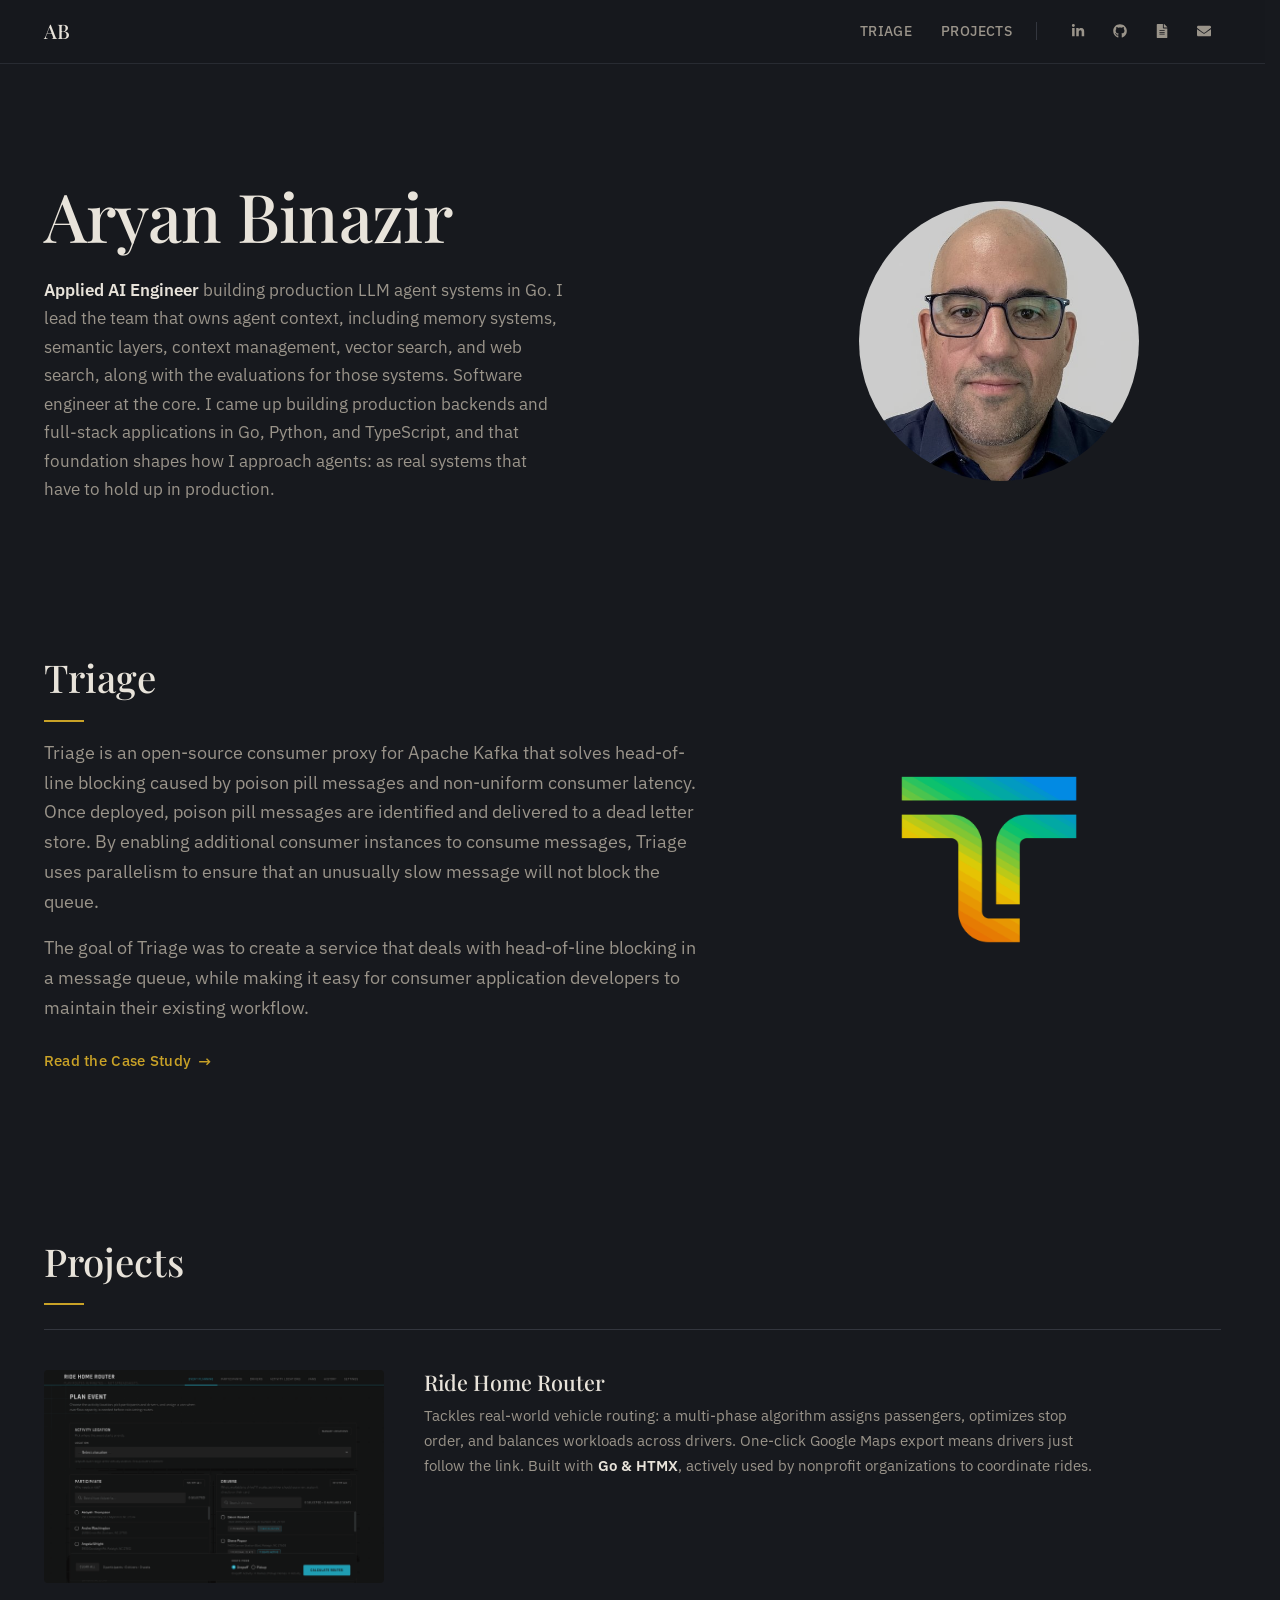
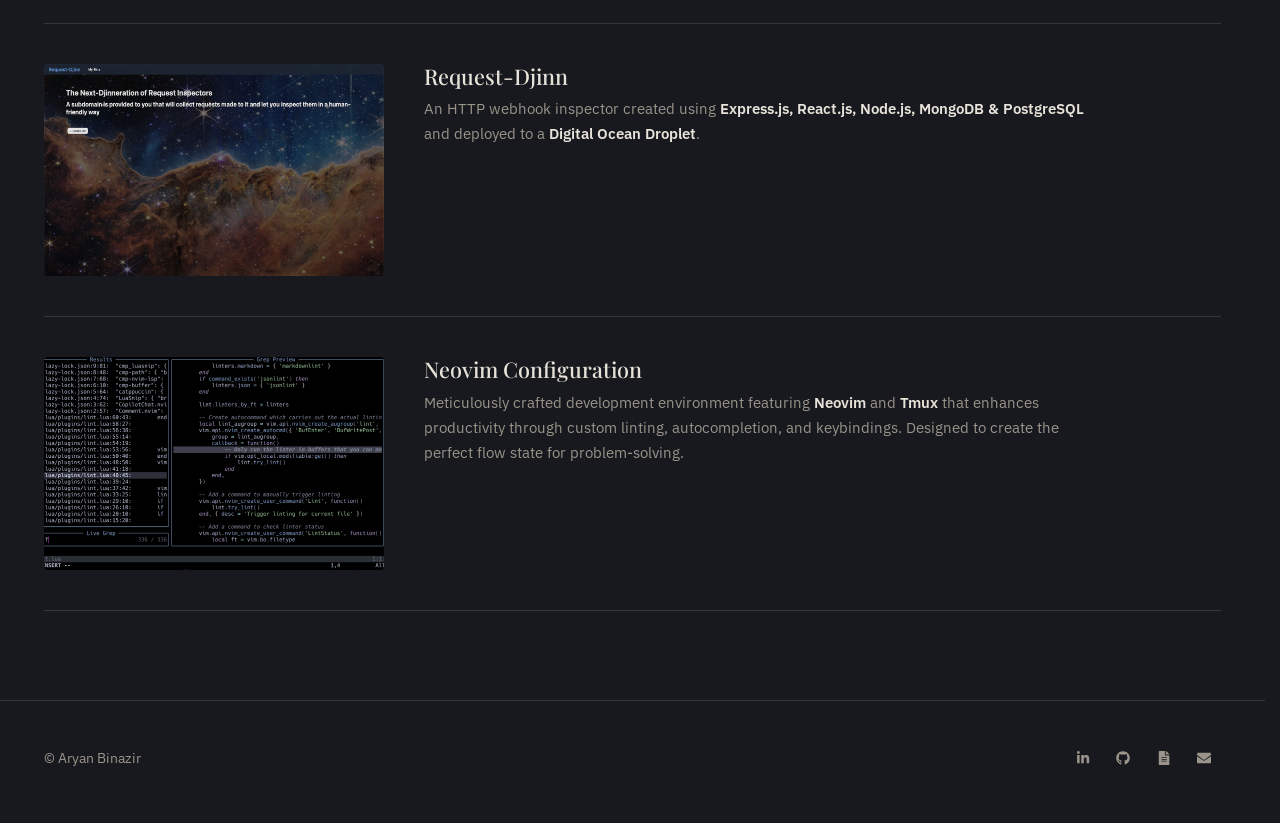
==== index.html @ 9f6f3588 "chore(no-ticket): Update homepage intro Co-Authored-By: Claude Opus 5.5 <noreply@anthropic.com>" ====
<!DOCTYPE html>
<html lang="en">
  <head>
    <title>Aryan Binazir</title>
    <meta charset="utf-8" />
    <meta name="viewport" content="width=device-width, initial-scale=1" />
    <link rel="icon" type="image/x-icon" href="images/Favicon.ico" />
    <link rel="icon" type="image/svg+xml" href="images/favicon.svg" />
    <link rel="preconnect" href="https://fonts.googleapis.com" />
    <link rel="preconnect" href="https://fonts.gstatic.com" crossorigin />
    <link
      href="https://fonts.googleapis.com/css2?family=Playfair+Display:ital,wght@0,400;0,500;0,600;1,400&family=IBM+Plex+Sans:wght@300;400;500;600&display=swap"
      rel="stylesheet"
    />
    <style>
      /* ═══════════════════════════════════════════
         Night Study
         Dark, literary: charcoal background, brass accent
         Playfair Display headings, IBM Plex Sans body
         Full-width desktop layout (1400px container)
         ═══════════════════════════════════════════ */

      :root {
        --bg:        #17191E;
        --bg-alt:    #1E2127;
        --ink:       #E8E3DA;
        --muted:     #9A948A;
        --accent:    #C9A227;
        --accent-hover: #E4C34E;
        --divider:   #33363E;
        --divider-light: #282B32;
        --scroll-offset: 72px;
      }

      *, *::before, *::after { box-sizing: border-box; margin: 0; padding: 0; }

      html {
        font-size: 100%;
        scroll-behavior: smooth;
        scrollbar-gutter: stable;
      }

      body {
        min-height: 100vh;
        font-family: 'IBM Plex Sans', sans-serif;
        font-weight: 400;
        color: var(--ink);
        background: var(--bg);
        line-height: 1.7;
        font-size: 1.1rem;
        -webkit-font-smoothing: antialiased;
        -moz-osx-font-smoothing: grayscale;
      }

      section[id] { scroll-margin-top: var(--scroll-offset); }
      img { max-width: 100%; display: block; }
      a { color: inherit; text-decoration: none; }
      ul { list-style: none; }

      .page {
        position: relative;
        z-index: 1;
      }

      .container {
        width: min(1400px, 92vw);
        margin: 0 auto;
      }

      /* ── Section Divider: dot with hairlines ── */
      .section-divider {
        display: flex;
        align-items: center;
        gap: 1.5rem;
        padding: 0 2rem;
        max-width: 400px;
        margin: 0 auto;
      }
      .section-divider::before,
      .section-divider::after {
        content: '';
        flex: 1;
        height: 1px;
        background: var(--divider);
      }
      .section-divider span {
        font-size: 1.4rem;
        color: var(--divider);
        line-height: 1;
      }

      /* ═════════════════ HEADER ═════════════════ */
      .site-header {
        position: sticky;
        top: 0;
        z-index: 10;
        background: rgba(23, 25, 30, 0.88);
        border-bottom: 1px solid var(--divider-light);
        backdrop-filter: blur(16px);
        -webkit-backdrop-filter: blur(16px);
      }
      .header-inner {
        display: flex;
        align-items: center;
        justify-content: space-between;
        padding: 0.9rem 0;
      }

      .header-brand {
        font-family: 'Playfair Display', serif;
        font-size: 1.25rem;
        font-weight: 500;
        color: var(--ink);
        letter-spacing: 0.01em;
        white-space: nowrap;
      }

      .header-right {
        display: flex;
        align-items: center;
        gap: 1.5rem;
      }

      .text-nav {
        display: flex;
        gap: 1.8rem;
      }
      .text-nav a {
        font-size: 0.85rem;
        font-weight: 500;
        color: var(--muted);
        letter-spacing: 0.03em;
        text-transform: uppercase;
        transition: color 0.25s;
      }
      .text-nav a:hover { color: var(--accent-hover); }
      .text-nav a.active { color: var(--accent); }

      .nav-divider {
        width: 1px;
        height: 18px;
        background: var(--divider);
      }

      .icon-nav {
        display: flex;
        align-items: center;
        gap: 0.5rem;
      }
      .icon-nav li { display: flex; }
      .icon-nav .icon {
        display: inline-flex;
        align-items: center;
        justify-content: center;
        width: 34px;
        height: 34px;
        border-radius: 50%;
        font-size: 0.88rem;
        color: var(--muted);
        transition: color 0.25s;
      }
      .icon-nav .icon:hover {
        color: var(--accent-hover);
      }
      .icon svg {
        width: 1em;
        height: 1em;
        fill: currentColor;
      }
      .icon-nav .label {
        position: absolute;
        width: 1px; height: 1px;
        padding: 0; margin: -1px;
        overflow: hidden;
        clip: rect(0,0,0,0);
        white-space: nowrap; border: 0;
      }

      /* ═════════════════ HERO ═════════════════ */
      .hero {
        padding: clamp(4rem, 9vw, 8rem) 0 clamp(3rem, 5vw, 5rem);
      }
      .hero-grid {
        display: grid;
        grid-template-columns: 1.2fr 0.8fr;
        gap: clamp(2rem, 5vw, 4rem);
        align-items: center;
      }
      .hero-copy {
        text-align: left;
      }
      .hero-title {
        font-family: 'Playfair Display', serif;
        font-size: clamp(2.8rem, 5.5vw, 4.2rem);
        font-weight: 500;
        line-height: 1.08;
        letter-spacing: -0.01em;
        color: var(--ink);
        margin-bottom: 1.5rem;
      }
      .lede {
        color: var(--muted);
        max-width: 52ch;
        font-size: 1.05rem;
      }
      .lede + .lede {
        margin-top: 1rem;
      }
      .role {
        font-weight: 600;
        color: var(--ink);
      }

      .portrait {
        display: flex;
        justify-content: center;
      }
      .portrait img {
        width: min(280px, 100%);
        height: auto;
        border-radius: 50%;
        filter: grayscale(15%) contrast(1.02);
      }

      /* ═════════════════ TEXT LINK BUTTONS ═════════════════ */
      .text-link {
        display: inline-flex;
        align-items: center;
        gap: 0.45rem;
        margin-top: 1.5rem;
        font-family: 'IBM Plex Sans', sans-serif;
        font-size: 0.92rem;
        font-weight: 500;
        color: var(--accent);
        letter-spacing: 0.02em;
        transition: color 0.25s, gap 0.25s;
      }
      .text-link:hover {
        color: var(--accent-hover);
        gap: 0.65rem;
      }
      .text-link .arrow {
        font-size: 1.1em;
        transition: transform 0.25s;
      }
      .text-link:hover .arrow {
        transform: translateX(2px);
      }

      /* ═════════════════ SECTION HEADINGS ═════════════════ */
      .section-head h2 {
        font-family: 'Playfair Display', serif;
        font-size: clamp(1.8rem, 3vw, 2.4rem);
        font-weight: 500;
        letter-spacing: 0;
        color: var(--ink);
        margin-bottom: 1rem;
      }

      /* ═════════════════ TRIAGE ═════════════════ */
      .feature {
        padding: 0 0 clamp(3rem, 6vw, 5rem);
      }
      .feature-inner {
        display: grid;
        grid-template-columns: 1fr 0.7fr;
        gap: clamp(2rem, 4vw, 3.5rem);
        align-items: center;
      }
      .feature-copy p {
        color: var(--muted);
      }
      .feature-copy p + p {
        margin-top: 1rem;
      }
      .feature-media {
        display: flex;
        align-items: center;
        justify-content: center;
      }
      .feature-logo {
        width: min(260px, 90%);
        height: auto;
        opacity: 0.9;
      }

      /* ═════════════════ FINDINGS ═════════════════ */
      .findings-promo {
        padding: 0 0 clamp(3rem, 6vw, 5rem);
      }
      .findings-inner {
        max-width: 640px;
      }
      .findings-inner p {
        color: var(--muted);
      }
      .findings-sub {
        font-family: 'Playfair Display', serif;
        font-style: italic;
        font-size: 1.05rem;
        margin-top: 0.4rem;
        color: var(--muted);
        opacity: 0.8;
      }

      .findings-tags {
        display: flex;
        flex-wrap: wrap;
        align-items: center;
        gap: 0;
        margin-top: 1.2rem;
      }
      .findings-tag {
        font-size: 0.82rem;
        font-weight: 500;
        color: var(--accent);
        letter-spacing: 0.03em;
        text-transform: uppercase;
      }
      .tag-pipe {
        margin: 0 0.7rem;
        color: var(--divider);
        font-size: 0.9rem;
        user-select: none;
      }

      /* ═════════════════ PROJECTS ═════════════════ */
      .projects {
        padding: 0 0 clamp(4rem, 7vw, 6rem);
      }
      .projects-list {
        margin-top: 1.5rem;
        display: flex;
        flex-direction: column;
        gap: 0;
      }
      .project-item {
        display: grid;
        grid-template-columns: 240px 1fr;
        gap: 2.5rem;
        align-items: start;
        padding: 2.5rem 0;
        border-bottom: 1px solid var(--divider);
      }
      .project-item:first-child {
        border-top: 1px solid var(--divider);
      }
      .project-img {
        width: 100%;
        aspect-ratio: 16 / 10;
        object-fit: cover;
        border-radius: 4px;
        filter: grayscale(10%);
        transition: filter 0.3s;
      }
      .project-item:hover .project-img {
        filter: grayscale(0%);
      }
      .project-content h3 {
        font-family: 'Playfair Display', serif;
        font-size: 1.35rem;
        font-weight: 500;
        line-height: 1.2;
        margin-bottom: 0.4rem;
        color: var(--ink);
      }
      .project-content p {
        color: var(--muted);
        font-size: 0.95rem;
        line-height: 1.65;
      }
      .project-content i {
        font-style: normal;
        font-weight: 600;
        color: var(--ink);
      }

      /* ═════════════════ FOOTER ═════════════════ */
      .site-footer {
        border-top: 1px solid var(--divider);
        padding: 2.5rem 0 3rem;
      }
      .footer-inner {
        display: flex;
        align-items: center;
        justify-content: space-between;
        gap: 1.5rem;
        flex-wrap: wrap;
      }
      .footer-meta {
        color: var(--muted);
        font-size: 0.88rem;
      }
      .footer-icons {
        display: flex;
        align-items: center;
        gap: 0.4rem;
      }
      .footer-icons .icon {
        display: inline-flex;
        align-items: center;
        justify-content: center;
        width: 34px;
        height: 34px;
        border-radius: 50%;
        font-size: 0.88rem;
        color: var(--muted);
        transition: color 0.25s;
      }
      .footer-icons .icon:hover {
        color: var(--accent-hover);
      }

      /* ═════════════════ SCROLL REVEAL ═════════════════ */
      [data-reveal] {
        opacity: 0;
        transform: translateY(16px);
        transition: opacity 0.9s ease, transform 0.9s ease;
        transition-delay: var(--delay, 0s);
      }
      [data-reveal].is-visible {
        opacity: 1;
        transform: translateY(0);
      }

      /* ═════════════════ RESPONSIVE ═════════════════ */
      @media (max-width: 860px) {
        .hero-grid {
          grid-template-columns: 1fr;
          text-align: center;
        }
        .hero-copy { text-align: left; }
        .portrait { order: -1; justify-content: flex-start; }
        .portrait img { width: 180px; }
        .feature-inner { grid-template-columns: 1fr; }
        .feature-media { justify-content: flex-start; }
        .project-item {
          grid-template-columns: 1fr;
          gap: 1.1rem;
        }
        .header-inner { justify-content: center; }
        .header-brand { display: none; }
        .header-right { width: 100%; justify-content: center; }
      }

      @media (max-width: 600px) {
        .text-nav { gap: 1.2rem; }
        .text-nav a { font-size: 0.78rem; }
        .nav-divider { display: none; }
        .site-header { position: static; }
        .header-right { flex-wrap: wrap; justify-content: center; gap: 0.6rem; }
        .footer-inner { justify-content: center; text-align: center; flex-direction: column; }
        .findings-tags { justify-content: flex-start; }
      }

      @media (prefers-reduced-motion: reduce) {
        html { scroll-behavior: auto; }
        [data-reveal] { opacity: 1; transform: none; transition: none; }
      }
    
      /* ── Night Study details ── */
      .section-head h2::after { content: ''; display: block; width: 2.5rem; height: 2px; background: var(--accent); margin-top: 0.6rem; }
      .portrait img { filter: grayscale(20%) brightness(0.95); }
      .project-img { filter: grayscale(20%) brightness(0.9); }
      .project-item:hover .project-img { filter: grayscale(0%) brightness(1); }
      @media (min-width: 1100px) {
        .project-item { grid-template-columns: 340px 1fr; }
        .project-content p { max-width: 75ch; }
      }
    
    </style>
  </head>
  <body class="site">
    <div class="page">
      <!-- ═════════════════ HEADER ═════════════════ -->
      <header class="site-header">
        <div class="container header-inner">
          <a href="index.html" class="header-brand">AB</a>

          <div class="header-right">
            <nav class="text-nav" aria-label="Main navigation">
              <a href="#triage">Triage</a>
              <!-- <a href="#findings">Findings</a> -->
              <a href="#projects">Projects</a>
            </nav>

            <span class="nav-divider"></span>

            <nav class="icon-nav" aria-label="Social links">
              <a target="_blank" rel="noopener noreferrer"
                href="https://www.linkedin.com/in/aryanbinazir/"
                class="icon" aria-label="LinkedIn" title="LinkedIn">
                <svg viewBox="0 0 448 512" aria-hidden="true"><path d="M100.28 448H7.4V148.9h92.88zM53.79 108.1C24.09 108.1 0 83.5 0 53.8a53.79 53.79 0 0 1 107.58 0c0 29.7-24.1 54.3-53.79 54.3zM447.9 448h-92.68V302.4c0-34.7-.7-79.2-48.29-79.2-48.29 0-55.69 37.7-55.69 76.7V448h-92.78V148.9h89.08v40.8h1.3c12.4-23.5 42.69-48.3 87.83-48.3 94 0 111.28 61.9 111.28 142.3V448z"/></svg>
                <span class="label">LinkedIn</span>
              </a>
              <a target="_blank" rel="noopener noreferrer"
                href="https://github.com/aryan-binazir"
                class="icon" aria-label="GitHub" title="GitHub">
                <svg viewBox="0 0 496 512" aria-hidden="true"><path d="M165.9 397.4c0 2-2.3 3.6-5.2 3.6-3.3.3-5.6-1.3-5.6-3.6 0-2 2.3-3.6 5.2-3.6 3-.3 5.6 1.3 5.6 3.6zm-31.1-4.5c-.7 2 1.3 4.3 4.3 4.9 2.6 1 5.6 0 6.2-2s-1.3-4.3-4.3-5.2c-2.6-.7-5.5.3-6.2 2.3zm44.2-1.7c-2.9.7-4.9 2.6-4.6 4.9.3 2 2.9 3.3 5.9 2.6 2.9-.7 4.9-2.6 4.6-4.6-.3-1.9-3-3.2-5.9-2.9zM244.8 8C106.1 8 0 113.3 0 252c0 110.9 69.8 205.8 169.5 239.2 12.8 2.3 17.3-5.6 17.3-12.1 0-6.2-.3-40.4-.3-61.4 0 0-70 15-84.7-29.8 0 0-11.4-29.1-27.8-36.6 0 0-22.9-15.7 1.6-15.4 0 0 24.9 2 38.6 25.8 21.9 38.6 58.6 27.5 72.9 20.9 2.3-16 8.8-27.1 16-33.7-55.9-6.2-112.8-14.9-112.8-110.5 0-27.5 7.6-41.3 23.6-58.9-2.6-6.5-11.1-33.3 2.6-67.9 20.9-6.5 69 27 69 27 20-5.6 41.5-8.5 62.8-8.5s42.8 2.9 62.8 8.5c0 0 48.1-33.6 69-27 13.7 34.7 5.2 61.4 2.6 67.9 16 17.7 25.8 31.5 25.8 58.9 0 96.5-58.9 104.2-114.8 110.5 9.2 7.9 17 22.9 17 46.4 0 33.7-.3 75.4-.3 83.6 0 6.5 4.6 14.4 17.3 12.1C428.2 457.8 496 362.9 496 252 496 113.3 383.5 8 244.8 8zM97.2 352.9c-1.3 1-1 3.3.7 5.2 1.6 1.6 3.9 2.3 5.2 1 1.3-1 1-3.3-.7-5.2-1.6-1.6-3.9-2.3-5.2-1zm-10.8-8.1c-.7 1.3.3 2.9 2.3 3.9 1.6 1 3.6.7 4.3-.7.7-1.3-.3-2.9-2.3-3.9-2-.6-3.6-.3-4.3.7zm32.4 35.6c-1.6 1.3-1 4.3 1.3 6.2 2.3 2.3 5.2 2.6 6.5 1 1.3-1.3.7-4.3-1.3-6.2-2.2-2.3-5.2-2.6-6.5-1zm-11.4-14.7c-1.6 1-1.6 3.6 0 5.9 1.6 2.3 4.3 3.3 5.6 2.3 1.6-1.3 1.6-3.9 0-6.2-1.4-2.3-4-3.3-5.6-2z"/></svg>
                <span class="label">GitHub</span>
              </a>
              <a target="_blank" rel="noopener noreferrer"
                href="/assets/Aryan-Binazir-Resume.pdf"
                class="icon" aria-label="Resume" title="Resume">
                <svg viewBox="0 0 384 512" aria-hidden="true"><path d="M224 136V0H24C10.7 0 0 10.7 0 24v464c0 13.3 10.7 24 24 24h336c13.3 0 24-10.7 24-24V160H248c-13.2 0-24-10.8-24-24zm64 236c0 6.6-5.4 12-12 12H108c-6.6 0-12-5.4-12-12v-8c0-6.6 5.4-12 12-12h168c6.6 0 12 5.4 12 12v8zm0-64c0 6.6-5.4 12-12 12H108c-6.6 0-12-5.4-12-12v-8c0-6.6 5.4-12 12-12h168c6.6 0 12 5.4 12 12v8zm0-72v8c0 6.6-5.4 12-12 12H108c-6.6 0-12-5.4-12-12v-8c0-6.6 5.4-12 12-12h168c6.6 0 12 5.4 12 12zm96-114.1v6.1H256V0h6.1c6.4 0 12.5 2.5 17 7l97.9 98c4.5 4.5 7 10.6 7 16.9z"/></svg>
                <span class="label">Resume</span>
              </a>
              <a href="mailto:abinazir@gmail.com"
                class="icon" aria-label="Email" title="Email">
                <svg viewBox="0 0 512 512" aria-hidden="true"><path d="M502.3 190.8c3.9-3.1 9.7-.2 9.7 4.7V400c0 26.5-21.5 48-48 48H48c-26.5 0-48-21.5-48-48V195.6c0-5 5.7-7.8 9.7-4.7 22.4 17.4 52.1 39.5 154.1 113.6 21.1 15.4 56.7 47.8 92.2 47.6 35.7.3 72-32.8 92.3-47.6 102-74.1 131.6-96.3 154-113.7zM256 320c23.2.4 56.6-29.2 73.4-41.4 132.7-96.3 142.8-104.7 173.4-128.7 5.8-4.5 9.2-11.5 9.2-18.9v-19c0-26.5-21.5-48-48-48H48C21.5 64 0 85.5 0 112v19c0 7.4 3.4 14.3 9.2 18.9 30.6 23.9 40.7 32.4 173.4 128.7 16.8 12.2 50.2 41.8 73.4 41.4z"/></svg>
                <span class="label">Email</span>
              </a>
            </nav>
          </div>
        </div>
      </header>

      <!-- ═════════════════ MAIN ═════════════════ -->
      <main id="top">
        <!-- ── HERO ── -->
        <section class="hero">
          <div class="container hero-grid">
            <div class="hero-copy">
              <h1 class="hero-title" data-reveal>Aryan Binazir</h1>
              <p class="lede" data-reveal style="--delay: 0.08s">
                <span class="role">Applied AI Engineer</span> building production LLM agent
                systems in Go. I lead the team that owns agent context, including memory
                systems, semantic layers, context management, vector search, and web search,
                along with the evaluations for those systems. Software engineer at the core.
                I came up building production backends and full-stack applications in Go,
                Python, and TypeScript, and that foundation shapes how I approach agents: as
                real systems that have to hold up in production.
              </p>
            </div>
            <figure class="portrait" data-reveal style="--delay: 0.2s">
              <img src="images/aryan-binazir.jpg" alt="Aryan Binazir" />
            </figure>
          </div>
        </section>

        <!-- ── TRIAGE ── -->
        <section id="triage" class="feature" style="padding-top: clamp(3rem, 6vw, 5rem);">
          <div class="container">
            <div class="feature-inner">
              <div class="feature-copy" data-reveal>
                <header class="section-head">
                  <h2>Triage</h2>
                </header>
                <p>
                  Triage is an open-source consumer proxy for Apache Kafka that
                  solves head-of-line blocking caused by poison pill messages and
                  non-uniform consumer latency. Once deployed, poison pill messages
                  are identified and delivered to a dead letter store. By enabling
                  additional consumer instances to consume messages, Triage uses
                  parallelism to ensure that an unusually slow message will not
                  block the queue.
                </p>
                <p>
                  The goal of Triage was to create a service that deals with
                  head-of-line blocking in a message queue, while making it easy for
                  consumer application developers to maintain their existing workflow.
                </p>
                <a target="_blank" rel="noopener noreferrer"
                  href="https://team-triage.github.io/case-study"
                  class="text-link">Read the Case Study <span class="arrow">&rarr;</span></a>
              </div>
              <div class="feature-media" data-reveal style="--delay: 0.1s">
                <img class="feature-logo" src="images/logo-color2.png" alt="Triage" loading="lazy" />
              </div>
            </div>
          </div>
        </section>

        <!-- ── FINDINGS (hidden for now) ── -->
        <!--
        <section id="findings" class="findings-promo" style="padding-top: clamp(3rem, 6vw, 5rem);">
          <div class="container">
            <div class="findings-inner" data-reveal>
              <header class="section-head">
                <h2>Findings</h2>
              </header>
              <p>
                Notes on building reliable software and applied AI systems.
              </p>
              <p class="findings-sub">
                Dispatches from the intersection of engineering and applied AI.
              </p>
              <div class="findings-tags" data-reveal style="--delay: 0.08s">
                <span class="findings-tag">Orchestration</span>
                <span class="tag-pipe">|</span>
                <span class="findings-tag">Applied AI</span>
                <span class="tag-pipe">|</span>
                <span class="findings-tag">Go</span>
                <span class="tag-pipe">|</span>
                <span class="findings-tag">Evals</span>
                <span class="tag-pipe">|</span>
                <span class="findings-tag">LLMs</span>
                <span class="tag-pipe">|</span>
                <span class="findings-tag">Python</span>
              </div>
              <a href="findings.html"
                class="text-link">Explore Findings <span class="arrow">&rarr;</span></a>
            </div>
          </div>
        </section>
        -->

        <!-- ── PROJECTS ── -->
        <section id="projects" class="projects" style="padding-top: clamp(3rem, 6vw, 5rem);">
          <div class="container">
            <header class="section-head" data-reveal>
              <h2>Projects</h2>
            </header>
            <div class="projects-list">
              <article class="project-item" data-reveal style="--delay: 0.05s">
                <img class="project-img" src="images/ride-home-router.png" alt="Ride Home Router" loading="lazy" />
                <div class="project-content">
                  <h3>Ride Home Router</h3>
                  <p>
                  Tackles real-world vehicle routing: a multi-phase algorithm
                  assigns passengers, optimizes stop order, and balances
                  workloads across drivers. One-click Google Maps export means
                  drivers just follow the link. Built with
                  <i>Go &amp; HTMX</i>, actively used by nonprofit organizations
                  to coordinate rides.
                  </p>
                </div>
              </article>
              <article class="project-item" data-reveal style="--delay: 0.12s">
                <img class="project-img" src="images/RequestDjinn.jpg" alt="Request-Djinn" loading="lazy" />
                <div class="project-content">
                  <h3>Request-Djinn</h3>
                  <p>
                  An HTTP webhook inspector created using
                  <i>Express.js, React.js, Node.js, MongoDB &amp; PostgreSQL</i> and
                  deployed to a <i>Digital Ocean Droplet</i>.
                  </p>
                </div>
              </article>
              <article class="project-item" data-reveal style="--delay: 0.19s">
                <img class="project-img" src="images/neovim-config.png" alt="Neovim Configuration" loading="lazy" />
                <div class="project-content">
                  <h3>Neovim Configuration</h3>
                  <p>
                  Meticulously crafted development environment featuring
                  <i>Neovim</i> and <i>Tmux</i> that enhances productivity through
                  custom linting, autocompletion, and keybindings. Designed to
                  create the perfect flow state for problem-solving.
                  </p>
                </div>
              </article>
            </div>
          </div>
        </section>
      </main>

      <!-- ═════════════════ FOOTER ═════════════════ -->
      <footer class="site-footer">
        <div class="container footer-inner">
          <span class="footer-meta">&copy; Aryan Binazir</span>
          <div class="footer-icons">
            <a target="_blank" rel="noopener noreferrer"
              href="https://www.linkedin.com/in/aryanbinazir/"
              class="icon" aria-label="LinkedIn" title="LinkedIn">
              <svg viewBox="0 0 448 512" aria-hidden="true"><path d="M100.28 448H7.4V148.9h92.88zM53.79 108.1C24.09 108.1 0 83.5 0 53.8a53.79 53.79 0 0 1 107.58 0c0 29.7-24.1 54.3-53.79 54.3zM447.9 448h-92.68V302.4c0-34.7-.7-79.2-48.29-79.2-48.29 0-55.69 37.7-55.69 76.7V448h-92.78V148.9h89.08v40.8h1.3c12.4-23.5 42.69-48.3 87.83-48.3 94 0 111.28 61.9 111.28 142.3V448z"/></svg>
            </a>
            <a target="_blank" rel="noopener noreferrer"
              href="https://github.com/aryan-binazir"
              class="icon" aria-label="GitHub" title="GitHub">
              <svg viewBox="0 0 496 512" aria-hidden="true"><path d="M165.9 397.4c0 2-2.3 3.6-5.2 3.6-3.3.3-5.6-1.3-5.6-3.6 0-2 2.3-3.6 5.2-3.6 3-.3 5.6 1.3 5.6 3.6zm-31.1-4.5c-.7 2 1.3 4.3 4.3 4.9 2.6 1 5.6 0 6.2-2s-1.3-4.3-4.3-5.2c-2.6-.7-5.5.3-6.2 2.3zm44.2-1.7c-2.9.7-4.9 2.6-4.6 4.9.3 2 2.9 3.3 5.9 2.6 2.9-.7 4.9-2.6 4.6-4.6-.3-1.9-3-3.2-5.9-2.9zM244.8 8C106.1 8 0 113.3 0 252c0 110.9 69.8 205.8 169.5 239.2 12.8 2.3 17.3-5.6 17.3-12.1 0-6.2-.3-40.4-.3-61.4 0 0-70 15-84.7-29.8 0 0-11.4-29.1-27.8-36.6 0 0-22.9-15.7 1.6-15.4 0 0 24.9 2 38.6 25.8 21.9 38.6 58.6 27.5 72.9 20.9 2.3-16 8.8-27.1 16-33.7-55.9-6.2-112.8-14.9-112.8-110.5 0-27.5 7.6-41.3 23.6-58.9-2.6-6.5-11.1-33.3 2.6-67.9 20.9-6.5 69 27 69 27 20-5.6 41.5-8.5 62.8-8.5s42.8 2.9 62.8 8.5c0 0 48.1-33.6 69-27 13.7 34.7 5.2 61.4 2.6 67.9 16 17.7 25.8 31.5 25.8 58.9 0 96.5-58.9 104.2-114.8 110.5 9.2 7.9 17 22.9 17 46.4 0 33.7-.3 75.4-.3 83.6 0 6.5 4.6 14.4 17.3 12.1C428.2 457.8 496 362.9 496 252 496 113.3 383.5 8 244.8 8zM97.2 352.9c-1.3 1-1 3.3.7 5.2 1.6 1.6 3.9 2.3 5.2 1 1.3-1 1-3.3-.7-5.2-1.6-1.6-3.9-2.3-5.2-1zm-10.8-8.1c-.7 1.3.3 2.9 2.3 3.9 1.6 1 3.6.7 4.3-.7.7-1.3-.3-2.9-2.3-3.9-2-.6-3.6-.3-4.3.7zm32.4 35.6c-1.6 1.3-1 4.3 1.3 6.2 2.3 2.3 5.2 2.6 6.5 1 1.3-1.3.7-4.3-1.3-6.2-2.2-2.3-5.2-2.6-6.5-1zm-11.4-14.7c-1.6 1-1.6 3.6 0 5.9 1.6 2.3 4.3 3.3 5.6 2.3 1.6-1.3 1.6-3.9 0-6.2-1.4-2.3-4-3.3-5.6-2z"/></svg>
            </a>
            <a target="_blank" rel="noopener noreferrer"
              href="/assets/Aryan-Binazir-Resume.pdf"
              class="icon" aria-label="Resume" title="Resume">
              <svg viewBox="0 0 384 512" aria-hidden="true"><path d="M224 136V0H24C10.7 0 0 10.7 0 24v464c0 13.3 10.7 24 24 24h336c13.3 0 24-10.7 24-24V160H248c-13.2 0-24-10.8-24-24zm64 236c0 6.6-5.4 12-12 12H108c-6.6 0-12-5.4-12-12v-8c0-6.6 5.4-12 12-12h168c6.6 0 12 5.4 12 12v8zm0-64c0 6.6-5.4 12-12 12H108c-6.6 0-12-5.4-12-12v-8c0-6.6 5.4-12 12-12h168c6.6 0 12 5.4 12 12v8zm0-72v8c0 6.6-5.4 12-12 12H108c-6.6 0-12-5.4-12-12v-8c0-6.6 5.4-12 12-12h168c6.6 0 12 5.4 12 12zm96-114.1v6.1H256V0h6.1c6.4 0 12.5 2.5 17 7l97.9 98c4.5 4.5 7 10.6 7 16.9z"/></svg>
            </a>
            <a href="mailto:abinazir@gmail.com"
              class="icon" aria-label="Email" title="Email">
              <svg viewBox="0 0 512 512" aria-hidden="true"><path d="M502.3 190.8c3.9-3.1 9.7-.2 9.7 4.7V400c0 26.5-21.5 48-48 48H48c-26.5 0-48-21.5-48-48V195.6c0-5 5.7-7.8 9.7-4.7 22.4 17.4 52.1 39.5 154.1 113.6 21.1 15.4 56.7 47.8 92.2 47.6 35.7.3 72-32.8 92.3-47.6 102-74.1 131.6-96.3 154-113.7zM256 320c23.2.4 56.6-29.2 73.4-41.4 132.7-96.3 142.8-104.7 173.4-128.7 5.8-4.5 9.2-11.5 9.2-18.9v-19c0-26.5-21.5-48-48-48H48C21.5 64 0 85.5 0 112v19c0 7.4 3.4 14.3 9.2 18.9 30.6 23.9 40.7 32.4 173.4 128.7 16.8 12.2 50.2 41.8 73.4 41.4z"/></svg>
            </a>
          </div>
        </div>
      </footer>
    </div>

    <script src="assets/js/reveal.js"></script>
    <script>
      (() => {
        const navLinks = document.querySelectorAll('.text-nav a[href^="#"]');
        if (!navLinks.length) return;

        const setActive = hash => {
          navLinks.forEach(link => {
            link.classList.toggle('active', link.getAttribute('href') === hash);
          });
        };

        const updateFromHash = () => {
          const { hash } = window.location;
          if (!hash) {
            navLinks.forEach(link => link.classList.remove('active'));
            return;
          }
          setActive(hash);
        };

        navLinks.forEach(link => {
          link.addEventListener('click', () => {
            setActive(link.getAttribute('href'));
          });
        });

        window.addEventListener('hashchange', updateFromHash);
        updateFromHash();
      })();
    </script>
  </body>
</html>
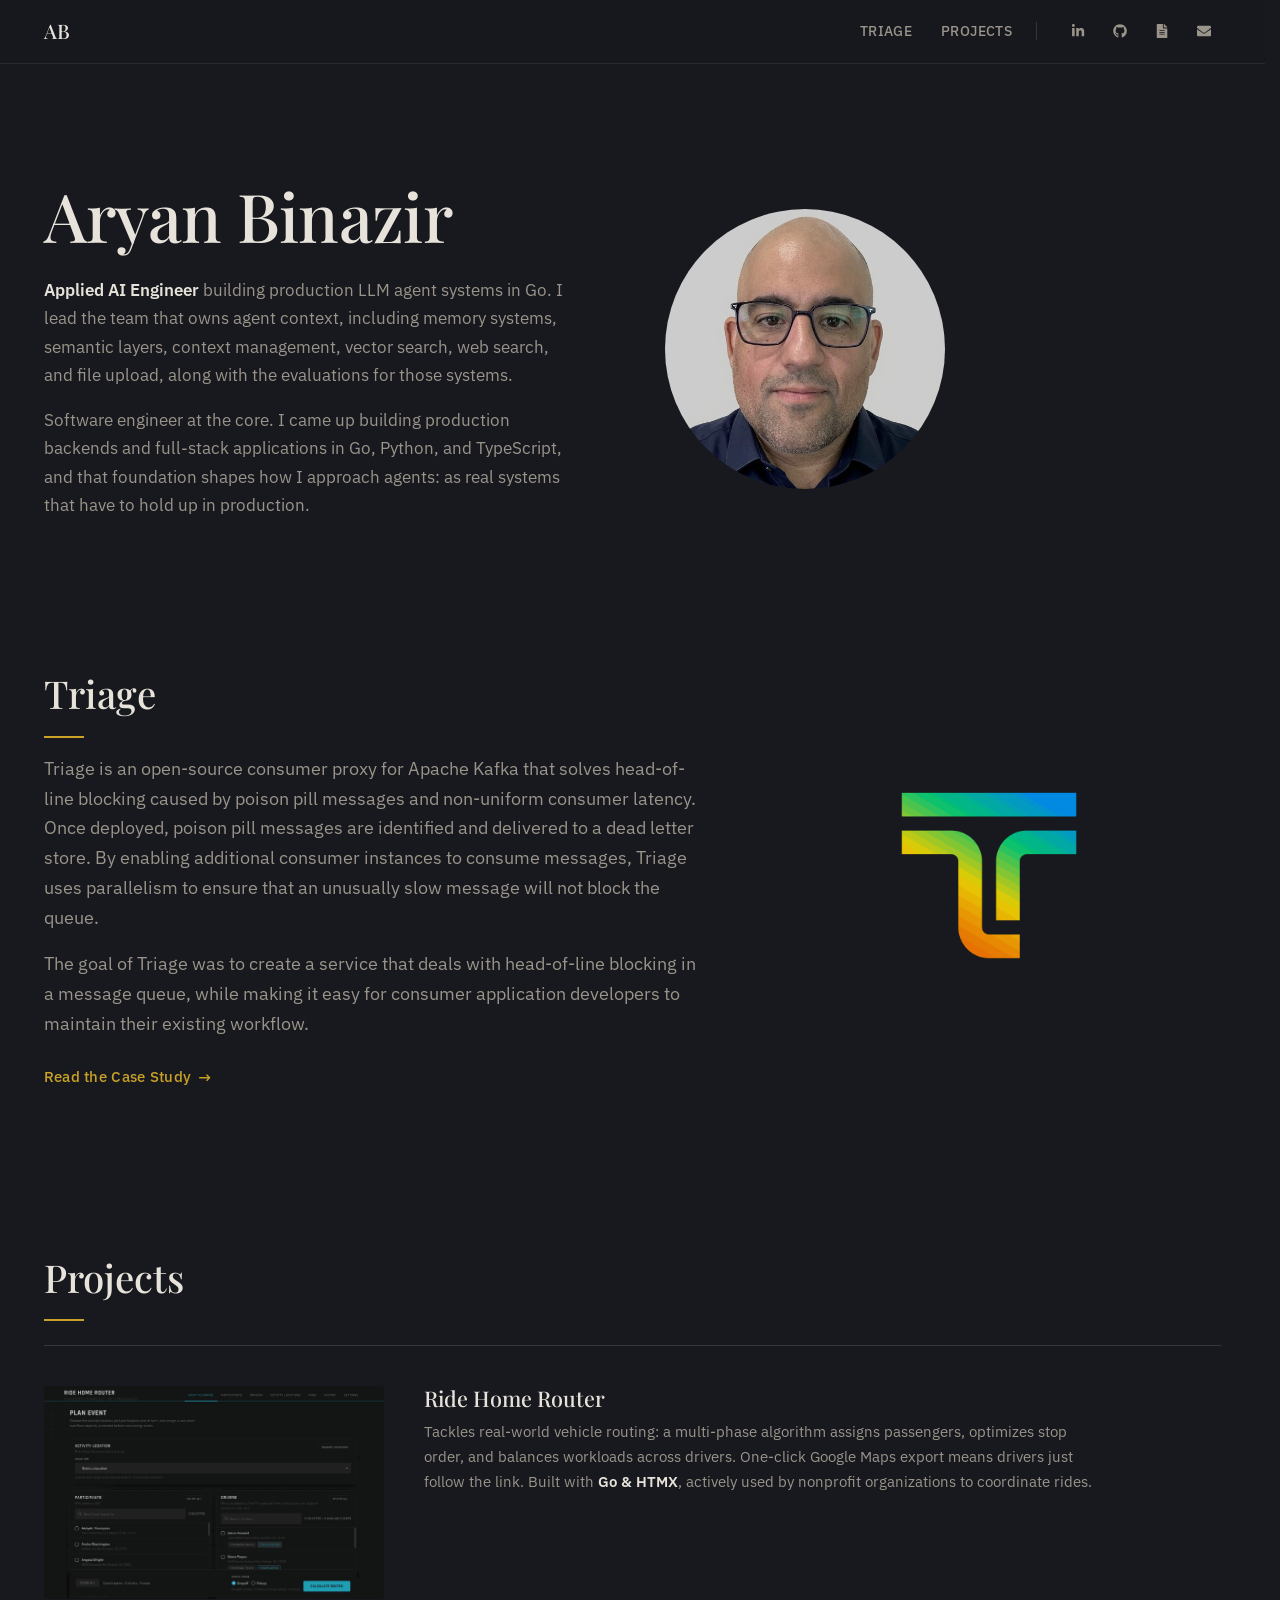
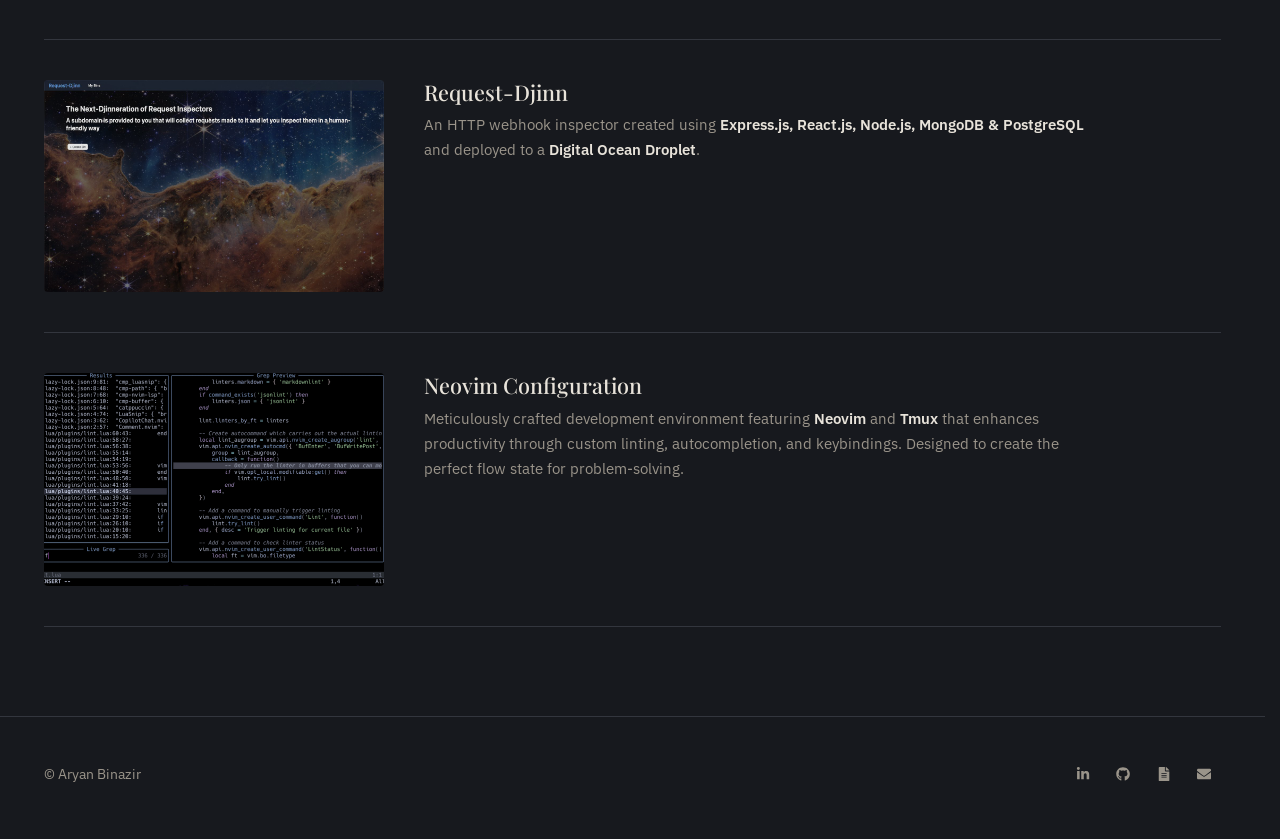
==== commit 6ee36fbe: "chore(no-ticket): Update homepage intro and tighten hero layout Co-Authored-By: Claude Opus 5.5 <nor" ====
--- a/index.html
+++ b/index.html
@@ -182,8 +182,9 @@
       }
       .hero-grid {
         display: grid;
-        grid-template-columns: 1.2fr 0.8fr;
-        gap: clamp(2rem, 5vw, 4rem);
+        grid-template-columns: minmax(0, 34rem) 280px;
+        justify-content: start;
+        gap: clamp(2rem, 6vw, 6rem);
         align-items: center;
       }
       .hero-copy {
@@ -525,11 +526,14 @@
               <p class="lede" data-reveal style="--delay: 0.08s">
                 <span class="role">Applied AI Engineer</span> building production LLM agent
                 systems in Go. I lead the team that owns agent context, including memory
-                systems, semantic layers, context management, vector search, and web search,
-                along with the evaluations for those systems. Software engineer at the core.
-                I came up building production backends and full-stack applications in Go,
-                Python, and TypeScript, and that foundation shapes how I approach agents: as
-                real systems that have to hold up in production.
+                systems, semantic layers, context management, vector search, web search, and
+                file upload, along with the evaluations for those systems.
+              </p>
+              <p class="lede" data-reveal style="--delay: 0.12s">
+                Software engineer at the core. I came up building production backends and
+                full-stack applications in Go, Python, and TypeScript, and that foundation
+                shapes how I approach agents: as real systems that have to hold up in
+                production.
               </p>
             </div>
             <figure class="portrait" data-reveal style="--delay: 0.2s">
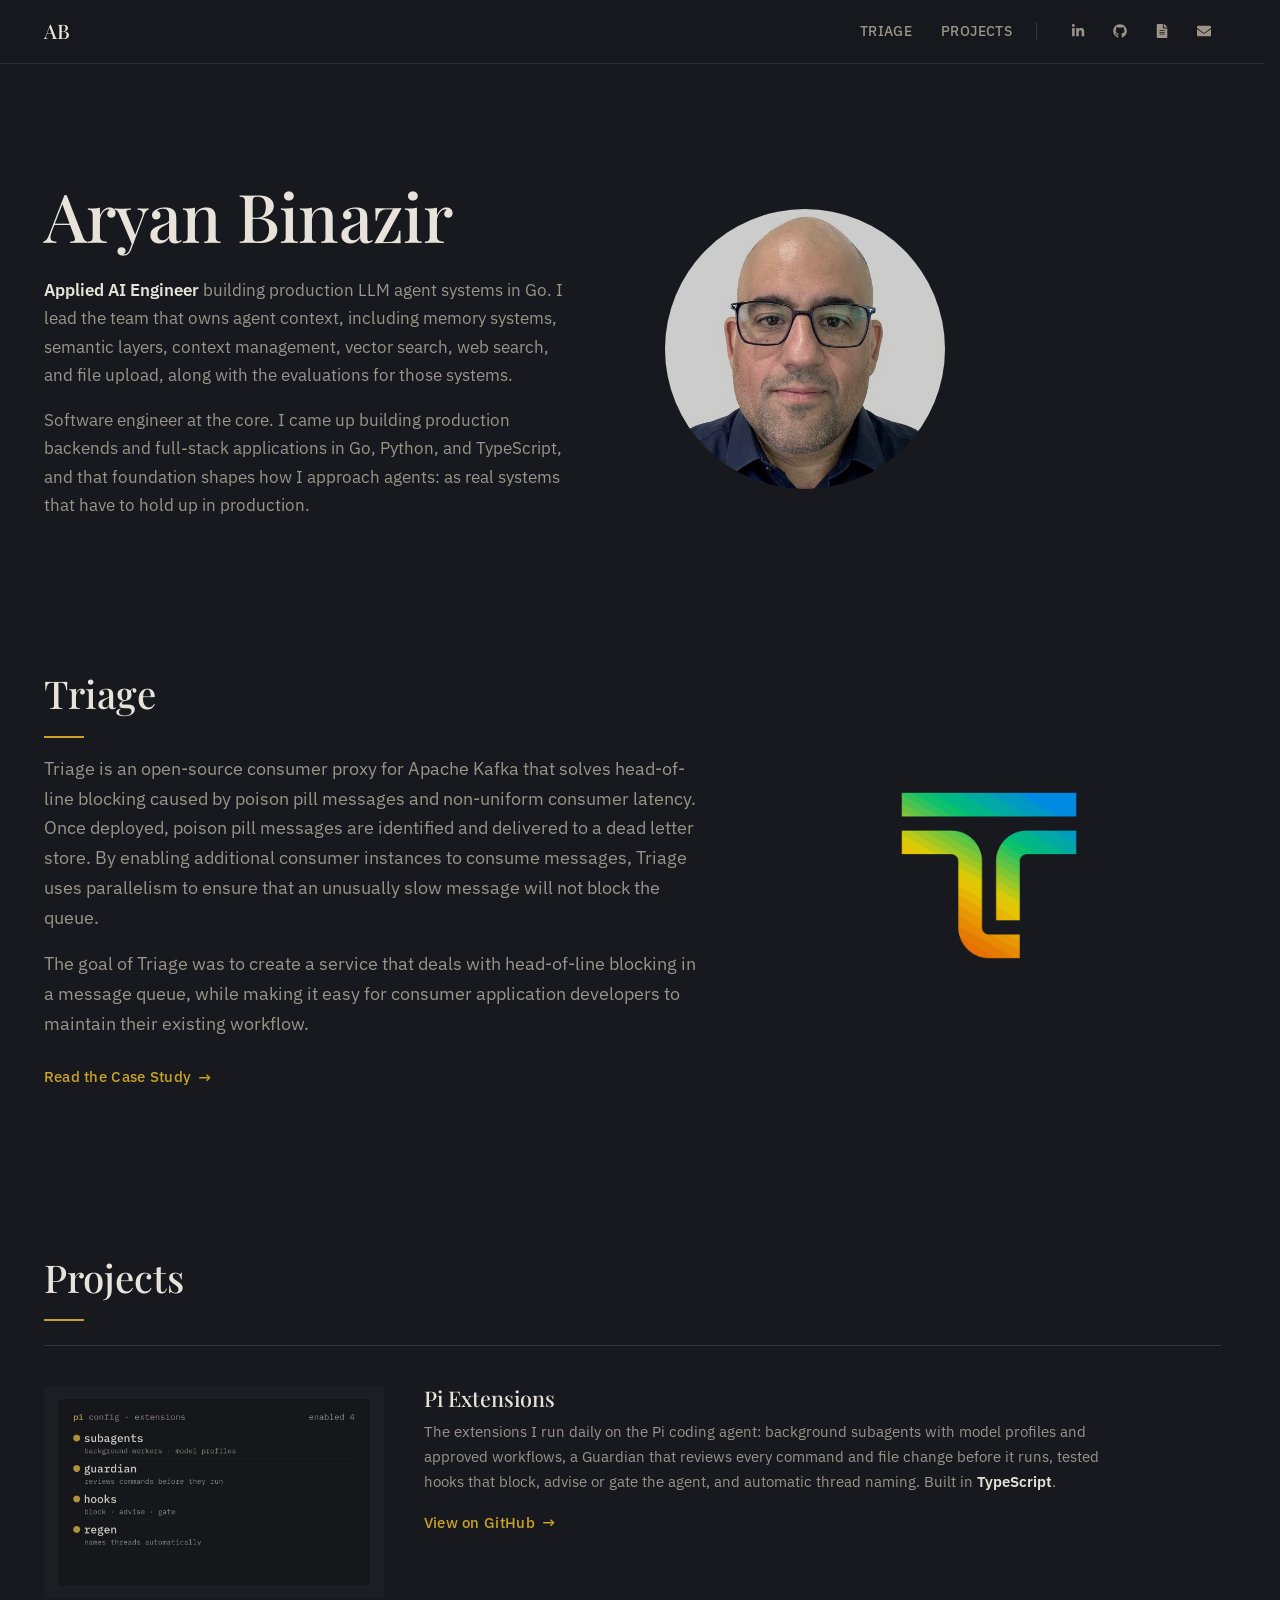
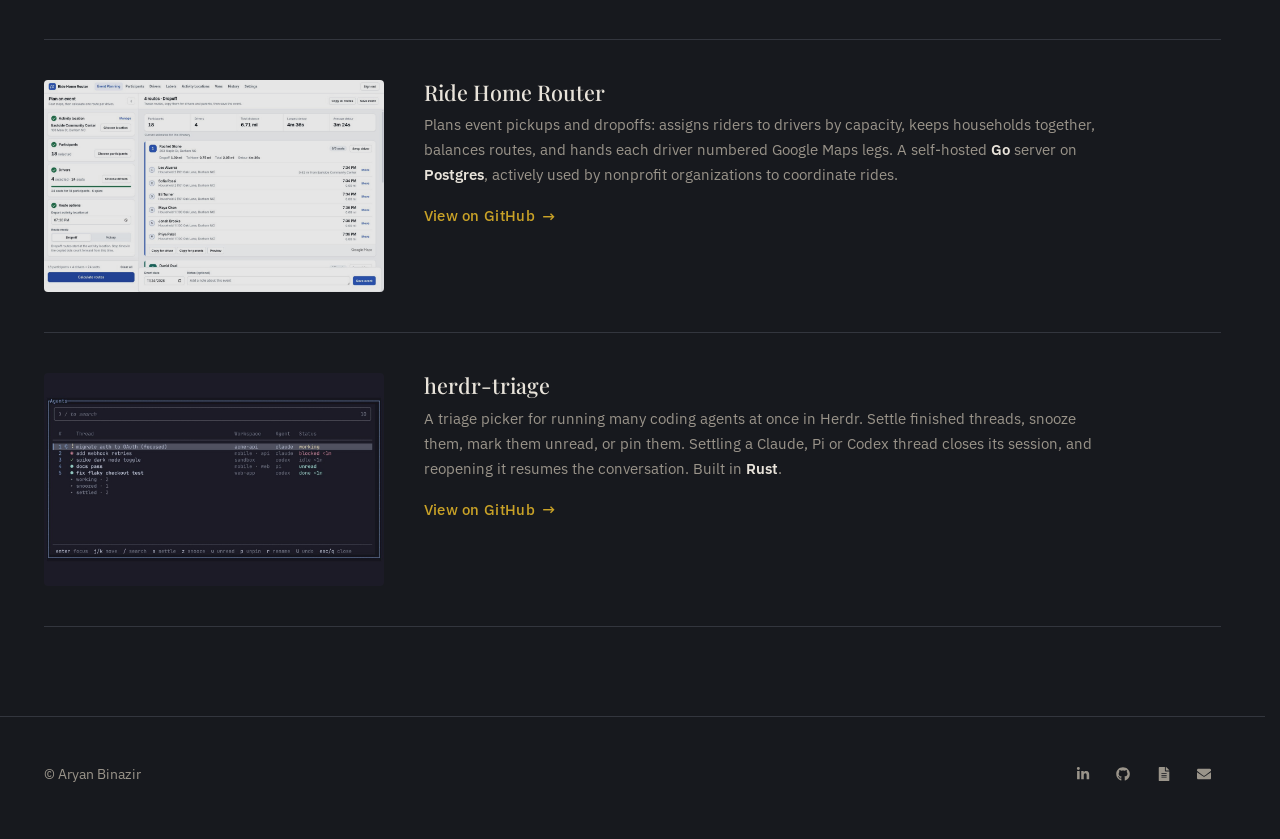
==== commit 21aa9d47: "feat(no-ticket): Replace projects with AI tooling and fix no-JS reveal Swap Request-Djinn and the Ne" ====
--- a/index.html
+++ b/index.html
@@ -2,6 +2,7 @@
 <html lang="en">
   <head>
     <title>Aryan Binazir</title>
+    <script>document.documentElement.classList.add("js");</script>
     <meta charset="utf-8" />
     <meta name="viewport" content="width=device-width, initial-scale=1" />
     <link rel="icon" type="image/x-icon" href="images/Favicon.ico" />
@@ -370,6 +371,9 @@
         font-size: 0.95rem;
         line-height: 1.65;
       }
+      .project-content .text-link {
+        margin-top: 0.9rem;
+      }
       .project-content i {
         font-style: normal;
         font-weight: 600;
@@ -413,13 +417,13 @@
       }
 
       /* ═════════════════ SCROLL REVEAL ═════════════════ */
-      [data-reveal] {
+      .js [data-reveal] {
         opacity: 0;
         transform: translateY(16px);
         transition: opacity 0.9s ease, transform 0.9s ease;
         transition-delay: var(--delay, 0s);
       }
-      [data-reveal].is-visible {
+      .js [data-reveal].is-visible {
         opacity: 1;
         transform: translateY(0);
       }
@@ -456,7 +460,7 @@
 
       @media (prefers-reduced-motion: reduce) {
         html { scroll-behavior: auto; }
-        [data-reveal] { opacity: 1; transform: none; transition: none; }
+        .js [data-reveal] { opacity: 1; transform: none; transition: none; }
       }
     
       /* ── Night Study details ── */
@@ -617,40 +621,50 @@
             </header>
             <div class="projects-list">
               <article class="project-item" data-reveal style="--delay: 0.05s">
-                <img class="project-img" src="images/ride-home-router.png" alt="Ride Home Router" loading="lazy" />
+                <img class="project-img" src="images/pi-extensions.jpg" alt="Pi extensions: subagents, guardian, hooks, regen, escape-continue and footer enabled" loading="lazy" />
+                <div class="project-content">
+                  <h3>Pi Extensions</h3>
+                  <p>
+                  The extensions I run daily on the Pi coding agent: background
+                  subagents with model profiles and approved workflows, a Guardian
+                  that reviews every command and file change before it runs, tested
+                  hooks that block, advise or gate the agent, and automatic thread
+                  naming. Built in <i>TypeScript</i>.
+                  </p>
+                  <a target="_blank" rel="noopener noreferrer"
+                    href="https://github.com/aryan-binazir/pi-extensions"
+                    class="text-link">View on GitHub <span class="arrow">&rarr;</span></a>
+                </div>
+              </article>
+              <article class="project-item" data-reveal style="--delay: 0.12s">
+                <img class="project-img" src="images/ride-home-router.jpg" alt="Ride Home Router planning four dropoff routes for 18 riders" loading="lazy" />
                 <div class="project-content">
                   <h3>Ride Home Router</h3>
                   <p>
-                  Tackles real-world vehicle routing: a multi-phase algorithm
-                  assigns passengers, optimizes stop order, and balances
-                  workloads across drivers. One-click Google Maps export means
-                  drivers just follow the link. Built with
-                  <i>Go &amp; HTMX</i>, actively used by nonprofit organizations
-                  to coordinate rides.
+                  Plans event pickups and dropoffs: assigns riders to drivers by
+                  capacity, keeps households together, balances routes, and hands
+                  each driver numbered Google Maps legs. A self-hosted <i>Go</i>
+                  server on <i>Postgres</i>, actively used by nonprofit
+                  organizations to coordinate rides.
                   </p>
-                </div>
-              </article>
-              <article class="project-item" data-reveal style="--delay: 0.12s">
-                <img class="project-img" src="images/RequestDjinn.jpg" alt="Request-Djinn" loading="lazy" />
-                <div class="project-content">
-                  <h3>Request-Djinn</h3>
-                  <p>
-                  An HTTP webhook inspector created using
-                  <i>Express.js, React.js, Node.js, MongoDB &amp; PostgreSQL</i> and
-                  deployed to a <i>Digital Ocean Droplet</i>.
-                  </p>
+                  <a target="_blank" rel="noopener noreferrer"
+                    href="https://github.com/aryan-binazir/ride-home-router"
+                    class="text-link">View on GitHub <span class="arrow">&rarr;</span></a>
                 </div>
               </article>
               <article class="project-item" data-reveal style="--delay: 0.19s">
-                <img class="project-img" src="images/neovim-config.png" alt="Neovim Configuration" loading="lazy" />
+                <img class="project-img" src="images/herdr-triage.jpg" alt="herdr-triage agent picker listing coding-agent threads by status" loading="lazy" />
                 <div class="project-content">
-                  <h3>Neovim Configuration</h3>
+                  <h3>herdr-triage</h3>
                   <p>
-                  Meticulously crafted development environment featuring
-                  <i>Neovim</i> and <i>Tmux</i> that enhances productivity through
-                  custom linting, autocompletion, and keybindings. Designed to
-                  create the perfect flow state for problem-solving.
+                  A triage picker for running many coding agents at once in Herdr.
+                  Settle finished threads, snooze them, mark them unread, or pin
+                  them. Settling a Claude, Pi or Codex thread closes its session,
+                  and reopening it resumes the conversation. Built in <i>Rust</i>.
                   </p>
+                  <a target="_blank" rel="noopener noreferrer"
+                    href="https://github.com/aryan-binazir/herdr-triage"
+                    class="text-link">View on GitHub <span class="arrow">&rarr;</span></a>
                 </div>
               </article>
             </div>
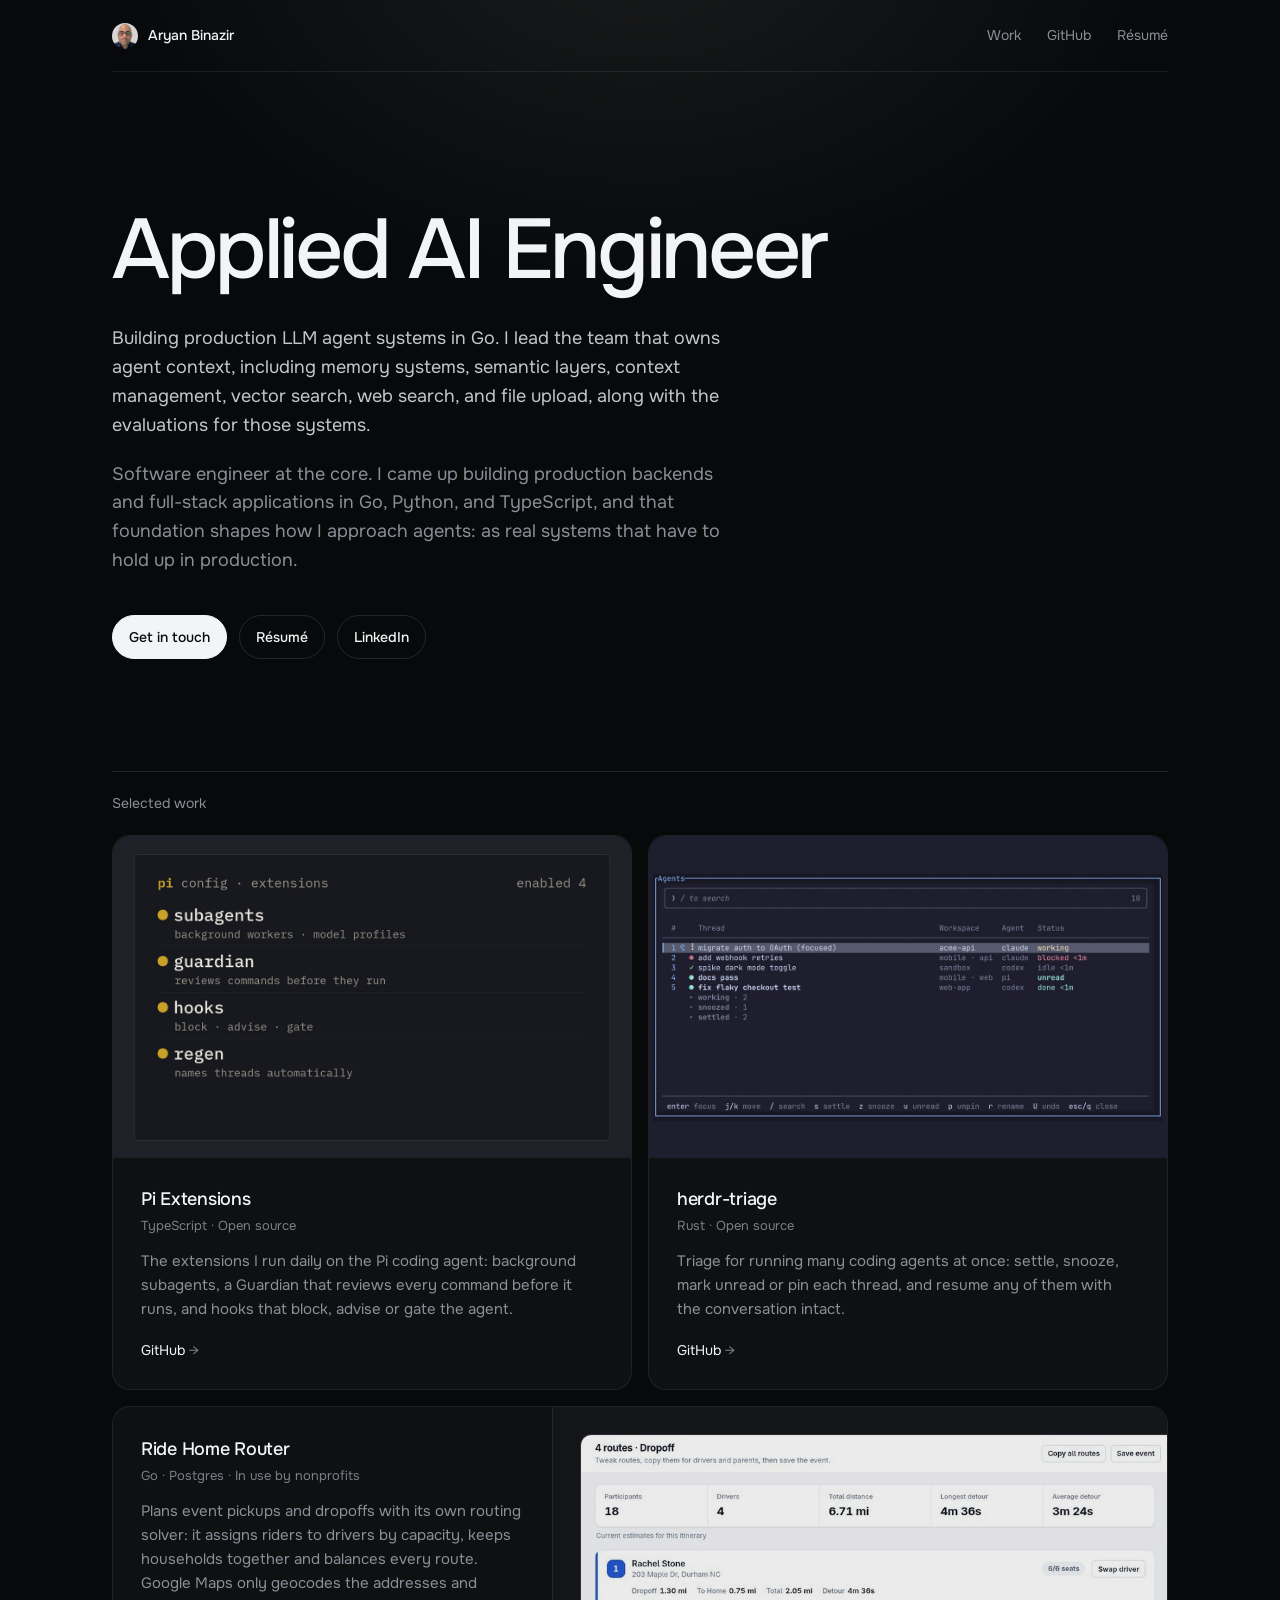
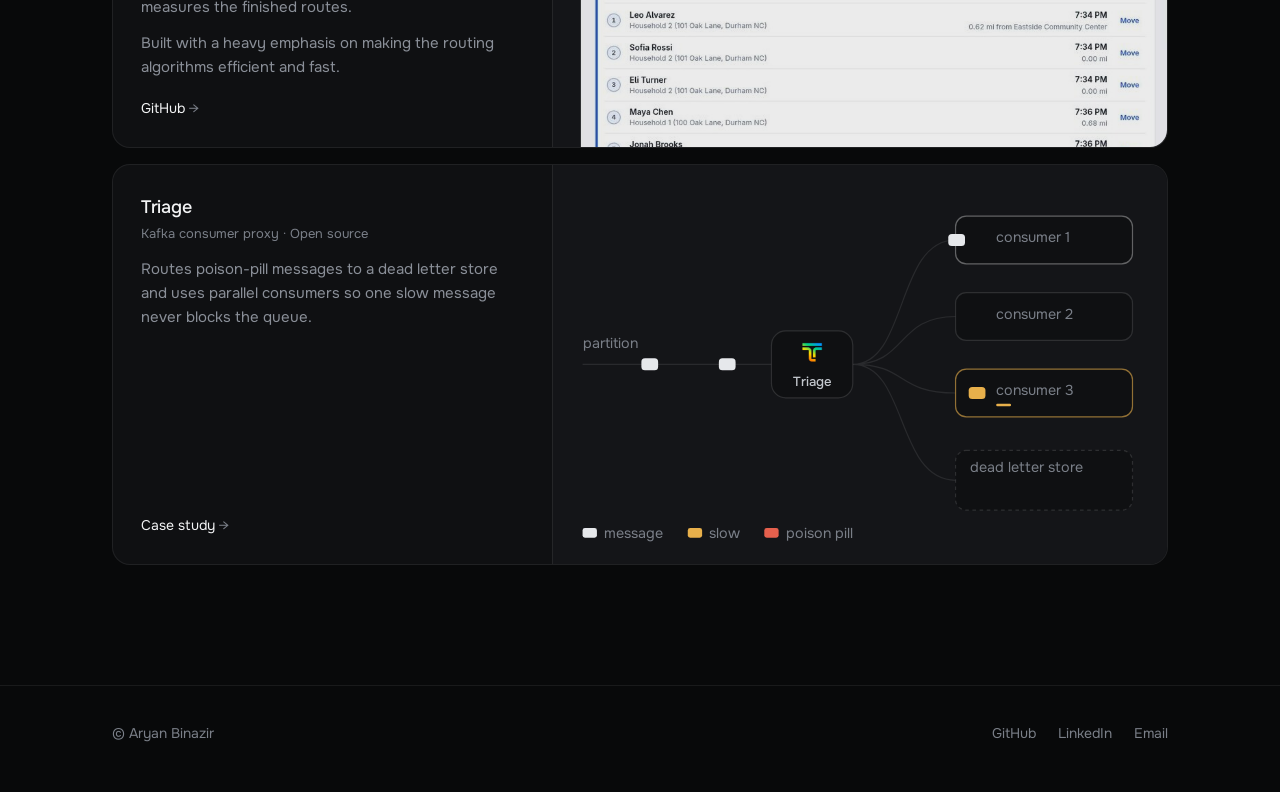
==== commit ba85bc8d: "feat(no-ticket): Redesign homepage with dark layout and Triage flow animation Co-Authored-By: Claude" ====
--- a/index.html
+++ b/index.html
@@ -1,735 +1,350 @@
 <!DOCTYPE html>
 <html lang="en">
   <head>
-    <title>Aryan Binazir</title>
-    <script>document.documentElement.classList.add("js");</script>
     <meta charset="utf-8" />
     <meta name="viewport" content="width=device-width, initial-scale=1" />
+    <title>Aryan Binazir</title>
+    <meta name="description" content="Aryan Binazir, Applied AI Engineer building production LLM agent systems in Go." />
+    <meta name="theme-color" content="#08090A" />
     <link rel="icon" type="image/x-icon" href="images/Favicon.ico" />
     <link rel="icon" type="image/svg+xml" href="images/favicon.svg" />
     <link rel="preconnect" href="https://fonts.googleapis.com" />
     <link rel="preconnect" href="https://fonts.gstatic.com" crossorigin />
-    <link
-      href="https://fonts.googleapis.com/css2?family=Playfair+Display:ital,wght@0,400;0,500;0,600;1,400&family=IBM+Plex+Sans:wght@300;400;500;600&display=swap"
-      rel="stylesheet"
-    />
+    <link href="https://fonts.googleapis.com/css2?family=Onest:wght@400;500&display=swap" rel="stylesheet" />
     <style>
-      /* ═══════════════════════════════════════════
-         Night Study
-         Dark, literary: charcoal background, brass accent
-         Playfair Display headings, IBM Plex Sans body
-         Full-width desktop layout (1400px container)
-         ═══════════════════════════════════════════ */
-
       :root {
-        --bg:        #17191E;
-        --bg-alt:    #1E2127;
-        --ink:       #E8E3DA;
-        --muted:     #9A948A;
-        --accent:    #C9A227;
-        --accent-hover: #E4C34E;
-        --divider:   #33363E;
-        --divider-light: #282B32;
-        --scroll-offset: 72px;
+        --bg: #08090A;
+        --panel: #0F1012;
+        --ink: #F3F4F5;
+        --gray: #8A8F98;
+        --dim: #5C6068;
+        --muted: #7A7F88;
+        --line: rgba(255, 255, 255, 0.07);
+        --line-strong: rgba(255, 255, 255, 0.12);
+        color-scheme: dark;
       }
 
       *, *::before, *::after { box-sizing: border-box; margin: 0; padding: 0; }
-
-      html {
-        font-size: 100%;
-        scroll-behavior: smooth;
-        scrollbar-gutter: stable;
-      }
-
-      body {
-        min-height: 100vh;
-        font-family: 'IBM Plex Sans', sans-serif;
-        font-weight: 400;
-        color: var(--ink);
-        background: var(--bg);
-        line-height: 1.7;
-        font-size: 1.1rem;
-        -webkit-font-smoothing: antialiased;
-        -moz-osx-font-smoothing: grayscale;
-      }
-
-      section[id] { scroll-margin-top: var(--scroll-offset); }
-      img { max-width: 100%; display: block; }
+      html { scroll-behavior: smooth; -webkit-font-smoothing: antialiased; -moz-osx-font-smoothing: grayscale; }
+      body { position: relative; background: var(--bg); color: var(--ink); font-family: "Onest", system-ui, sans-serif; font-size: 16px; line-height: 1.6; }
+      body::before {
+        content: ""; position: absolute; inset: 0 0 auto 0; height: 760px; pointer-events: none;
+        background: radial-gradient(60% 70% at 50% -10%, rgba(255, 255, 255, 0.075), transparent 70%);
+      }
       a { color: inherit; text-decoration: none; }
-      ul { list-style: none; }
-
-      .page {
-        position: relative;
-        z-index: 1;
-      }
-
-      .container {
-        width: min(1400px, 92vw);
-        margin: 0 auto;
-      }
-
-      /* ── Section Divider: dot with hairlines ── */
-      .section-divider {
-        display: flex;
-        align-items: center;
-        gap: 1.5rem;
-        padding: 0 2rem;
-        max-width: 400px;
-        margin: 0 auto;
-      }
-      .section-divider::before,
-      .section-divider::after {
-        content: '';
-        flex: 1;
-        height: 1px;
-        background: var(--divider);
-      }
-      .section-divider span {
-        font-size: 1.4rem;
-        color: var(--divider);
-        line-height: 1;
-      }
-
-      /* ═════════════════ HEADER ═════════════════ */
-      .site-header {
-        position: sticky;
-        top: 0;
-        z-index: 10;
-        background: rgba(23, 25, 30, 0.88);
-        border-bottom: 1px solid var(--divider-light);
-        backdrop-filter: blur(16px);
-        -webkit-backdrop-filter: blur(16px);
-      }
-      .header-inner {
-        display: flex;
-        align-items: center;
-        justify-content: space-between;
-        padding: 0.9rem 0;
-      }
-
-      .header-brand {
-        font-family: 'Playfair Display', serif;
-        font-size: 1.25rem;
-        font-weight: 500;
-        color: var(--ink);
-        letter-spacing: 0.01em;
-        white-space: nowrap;
-      }
-
-      .header-right {
-        display: flex;
-        align-items: center;
-        gap: 1.5rem;
-      }
-
-      .text-nav {
-        display: flex;
-        gap: 1.8rem;
-      }
-      .text-nav a {
-        font-size: 0.85rem;
-        font-weight: 500;
-        color: var(--muted);
-        letter-spacing: 0.03em;
-        text-transform: uppercase;
-        transition: color 0.25s;
-      }
-      .text-nav a:hover { color: var(--accent-hover); }
-      .text-nav a.active { color: var(--accent); }
-
-      .nav-divider {
-        width: 1px;
-        height: 18px;
-        background: var(--divider);
-      }
-
-      .icon-nav {
-        display: flex;
-        align-items: center;
-        gap: 0.5rem;
-      }
-      .icon-nav li { display: flex; }
-      .icon-nav .icon {
-        display: inline-flex;
-        align-items: center;
-        justify-content: center;
-        width: 34px;
-        height: 34px;
-        border-radius: 50%;
-        font-size: 0.88rem;
-        color: var(--muted);
-        transition: color 0.25s;
-      }
-      .icon-nav .icon:hover {
-        color: var(--accent-hover);
-      }
-      .icon svg {
-        width: 1em;
-        height: 1em;
-        fill: currentColor;
-      }
-      .icon-nav .label {
-        position: absolute;
-        width: 1px; height: 1px;
-        padding: 0; margin: -1px;
-        overflow: hidden;
-        clip: rect(0,0,0,0);
-        white-space: nowrap; border: 0;
-      }
-
-      /* ═════════════════ HERO ═════════════════ */
-      .hero {
-        padding: clamp(4rem, 9vw, 8rem) 0 clamp(3rem, 5vw, 5rem);
-      }
-      .hero-grid {
-        display: grid;
-        grid-template-columns: minmax(0, 34rem) 280px;
-        justify-content: start;
-        gap: clamp(2rem, 6vw, 6rem);
-        align-items: center;
-      }
-      .hero-copy {
-        text-align: left;
-      }
-      .hero-title {
-        font-family: 'Playfair Display', serif;
-        font-size: clamp(2.8rem, 5.5vw, 4.2rem);
-        font-weight: 500;
-        line-height: 1.08;
-        letter-spacing: -0.01em;
-        color: var(--ink);
-        margin-bottom: 1.5rem;
-      }
-      .lede {
-        color: var(--muted);
-        max-width: 52ch;
-        font-size: 1.05rem;
-      }
-      .lede + .lede {
-        margin-top: 1rem;
-      }
-      .role {
-        font-weight: 600;
-        color: var(--ink);
-      }
-
-      .portrait {
-        display: flex;
-        justify-content: center;
-      }
-      .portrait img {
-        width: min(280px, 100%);
-        height: auto;
-        border-radius: 50%;
-        filter: grayscale(15%) contrast(1.02);
-      }
-
-      /* ═════════════════ TEXT LINK BUTTONS ═════════════════ */
-      .text-link {
-        display: inline-flex;
-        align-items: center;
-        gap: 0.45rem;
-        margin-top: 1.5rem;
-        font-family: 'IBM Plex Sans', sans-serif;
-        font-size: 0.92rem;
-        font-weight: 500;
-        color: var(--accent);
-        letter-spacing: 0.02em;
-        transition: color 0.25s, gap 0.25s;
-      }
-      .text-link:hover {
-        color: var(--accent-hover);
-        gap: 0.65rem;
-      }
-      .text-link .arrow {
-        font-size: 1.1em;
-        transition: transform 0.25s;
-      }
-      .text-link:hover .arrow {
-        transform: translateX(2px);
-      }
-
-      /* ═════════════════ SECTION HEADINGS ═════════════════ */
-      .section-head h2 {
-        font-family: 'Playfair Display', serif;
-        font-size: clamp(1.8rem, 3vw, 2.4rem);
-        font-weight: 500;
-        letter-spacing: 0;
-        color: var(--ink);
-        margin-bottom: 1rem;
-      }
-
-      /* ═════════════════ TRIAGE ═════════════════ */
-      .feature {
-        padding: 0 0 clamp(3rem, 6vw, 5rem);
-      }
-      .feature-inner {
-        display: grid;
-        grid-template-columns: 1fr 0.7fr;
-        gap: clamp(2rem, 4vw, 3.5rem);
-        align-items: center;
-      }
-      .feature-copy p {
-        color: var(--muted);
-      }
-      .feature-copy p + p {
-        margin-top: 1rem;
-      }
-      .feature-media {
-        display: flex;
-        align-items: center;
-        justify-content: center;
-      }
-      .feature-logo {
-        width: min(260px, 90%);
-        height: auto;
-        opacity: 0.9;
-      }
-
-      /* ═════════════════ FINDINGS ═════════════════ */
-      .findings-promo {
-        padding: 0 0 clamp(3rem, 6vw, 5rem);
-      }
-      .findings-inner {
-        max-width: 640px;
-      }
-      .findings-inner p {
-        color: var(--muted);
-      }
-      .findings-sub {
-        font-family: 'Playfair Display', serif;
-        font-style: italic;
-        font-size: 1.05rem;
-        margin-top: 0.4rem;
-        color: var(--muted);
-        opacity: 0.8;
-      }
-
-      .findings-tags {
-        display: flex;
-        flex-wrap: wrap;
-        align-items: center;
-        gap: 0;
-        margin-top: 1.2rem;
-      }
-      .findings-tag {
-        font-size: 0.82rem;
-        font-weight: 500;
-        color: var(--accent);
-        letter-spacing: 0.03em;
-        text-transform: uppercase;
-      }
-      .tag-pipe {
-        margin: 0 0.7rem;
-        color: var(--divider);
-        font-size: 0.9rem;
-        user-select: none;
-      }
-
-      /* ═════════════════ PROJECTS ═════════════════ */
-      .projects {
-        padding: 0 0 clamp(4rem, 7vw, 6rem);
-      }
-      .projects-list {
-        margin-top: 1.5rem;
-        display: flex;
-        flex-direction: column;
-        gap: 0;
-      }
-      .project-item {
-        display: grid;
-        grid-template-columns: 240px 1fr;
-        gap: 2.5rem;
-        align-items: start;
-        padding: 2.5rem 0;
-        border-bottom: 1px solid var(--divider);
-      }
-      .project-item:first-child {
-        border-top: 1px solid var(--divider);
-      }
-      .project-img {
-        width: 100%;
-        aspect-ratio: 16 / 10;
-        object-fit: cover;
-        border-radius: 4px;
-        filter: grayscale(10%);
-        transition: filter 0.3s;
-      }
-      .project-item:hover .project-img {
-        filter: grayscale(0%);
-      }
-      .project-content h3 {
-        font-family: 'Playfair Display', serif;
-        font-size: 1.35rem;
-        font-weight: 500;
-        line-height: 1.2;
-        margin-bottom: 0.4rem;
-        color: var(--ink);
-      }
-      .project-content p {
-        color: var(--muted);
-        font-size: 0.95rem;
-        line-height: 1.65;
-      }
-      .project-content .text-link {
-        margin-top: 0.9rem;
-      }
-      .project-content i {
-        font-style: normal;
-        font-weight: 600;
-        color: var(--ink);
-      }
-
-      /* ═════════════════ FOOTER ═════════════════ */
-      .site-footer {
-        border-top: 1px solid var(--divider);
-        padding: 2.5rem 0 3rem;
-      }
-      .footer-inner {
-        display: flex;
-        align-items: center;
-        justify-content: space-between;
-        gap: 1.5rem;
-        flex-wrap: wrap;
-      }
-      .footer-meta {
-        color: var(--muted);
-        font-size: 0.88rem;
-      }
-      .footer-icons {
-        display: flex;
-        align-items: center;
-        gap: 0.4rem;
-      }
-      .footer-icons .icon {
-        display: inline-flex;
-        align-items: center;
-        justify-content: center;
-        width: 34px;
-        height: 34px;
-        border-radius: 50%;
-        font-size: 0.88rem;
-        color: var(--muted);
-        transition: color 0.25s;
-      }
-      .footer-icons .icon:hover {
-        color: var(--accent-hover);
-      }
-
-      /* ═════════════════ SCROLL REVEAL ═════════════════ */
-      .js [data-reveal] {
-        opacity: 0;
-        transform: translateY(16px);
-        transition: opacity 0.9s ease, transform 0.9s ease;
-        transition-delay: var(--delay, 0s);
-      }
-      .js [data-reveal].is-visible {
-        opacity: 1;
-        transform: translateY(0);
-      }
-
-      /* ═════════════════ RESPONSIVE ═════════════════ */
-      @media (max-width: 860px) {
-        .hero-grid {
-          grid-template-columns: 1fr;
-          text-align: center;
-        }
-        .hero-copy { text-align: left; }
-        .portrait { order: -1; justify-content: flex-start; }
-        .portrait img { width: 180px; }
-        .feature-inner { grid-template-columns: 1fr; }
-        .feature-media { justify-content: flex-start; }
-        .project-item {
-          grid-template-columns: 1fr;
-          gap: 1.1rem;
-        }
-        .header-inner { justify-content: center; }
-        .header-brand { display: none; }
-        .header-right { width: 100%; justify-content: center; }
-      }
-
-      @media (max-width: 600px) {
-        .text-nav { gap: 1.2rem; }
-        .text-nav a { font-size: 0.78rem; }
-        .nav-divider { display: none; }
-        .site-header { position: static; }
-        .header-right { flex-wrap: wrap; justify-content: center; gap: 0.6rem; }
-        .footer-inner { justify-content: center; text-align: center; flex-direction: column; }
-        .findings-tags { justify-content: flex-start; }
-      }
-
+      a:focus-visible { outline: 2px solid var(--ink); outline-offset: 3px; }
+      .top a:focus-visible, footer a:focus-visible { border-radius: 6px; }
+      img { display: block; max-width: 100%; }
+      .wrap { position: relative; max-width: 1120px; margin: 0 auto; padding: 0 32px; }
+
+      .top { display: flex; justify-content: space-between; align-items: center; height: 72px; border-bottom: 1px solid var(--line); font-size: 14px; color: var(--gray); }
+      .top .me { display: flex; align-items: center; gap: 10px; color: var(--ink); font-weight: 500; }
+      .top .me img { width: 26px; height: 26px; border-radius: 50%; object-fit: cover; }
+      .top nav { display: flex; gap: 26px; }
+      .top nav a { padding: 8px 0; transition: color .15s; }
+      .top nav a:hover { color: var(--ink); }
+
+      .hero { padding: 136px 0 112px; max-width: 860px; }
+      .hero h1 { font-size: clamp(44px, 6.6vw, 88px); line-height: 1; letter-spacing: -0.04em; font-weight: 500; }
+      .hero p { margin-top: 20px; max-width: 620px; font-size: 18px; color: var(--gray); }
+      .hero h1 + p { margin-top: 32px; color: #C3C7CD; }
+      .cta { display: flex; flex-wrap: wrap; gap: 12px; margin-top: 40px; font-size: 14px; font-weight: 500; }
+      .cta a { padding: 10px 16px; border-radius: 999px; border: 1px solid var(--line-strong); transition: background .15s, border-color .15s; }
+      .cta a.primary { background: var(--ink); color: var(--bg); border-color: var(--ink); }
+      .cta a.primary:hover { background: #fff; }
+      .cta a:not(.primary):hover { background: rgba(255, 255, 255, 0.05); }
+
+      .label { font-weight: 400; display: flex; justify-content: space-between; align-items: baseline; padding: 20px 0; border-top: 1px solid var(--line); font-size: 14px; color: var(--gray); scroll-margin-top: 24px; }
+      .grid { display: grid; grid-template-columns: repeat(2, minmax(0, 1fr)); gap: 16px; padding-bottom: 120px; }
+      .card { display: flex; flex-direction: column; background: var(--panel); border: 1px solid var(--line); border-radius: 18px; overflow: hidden; transition: border-color .2s, transform .2s; }
+      .card:hover { border-color: var(--line-strong); transform: translateY(-2px); }
+      .card.wide { grid-column: 1 / -1; display: grid; grid-template-columns: 5fr 7fr; }
+      .card .media { background: #000; aspect-ratio: 16 / 10; overflow: hidden; border-bottom: 1px solid var(--line); }
+      .card.wide .media { aspect-ratio: auto; border-bottom: 0; border-left: 1px solid var(--line); order: 2; }
+      .card .media img { width: 100%; height: 100%; object-fit: cover; object-position: top left; }
+      .card .txt { padding: 26px 28px 28px; }
+      .card.wide .txt { padding: 28px; display: flex; flex-direction: column; justify-content: space-between; }
+      .card h3 { font-size: 18px; font-weight: 500; letter-spacing: -0.015em; }
+      .card .tech { font-size: 13px; color: var(--muted); margin-top: 2px; }
+      .card p { color: var(--gray); margin-top: 12px; font-size: 15px; max-width: 60ch; }
+      .card .go { margin-top: 18px; font-size: 14px; }
+      .card:not(.wide) .txt { flex: 1; display: flex; flex-direction: column; }
+      .card:not(.wide) .go { margin-top: auto; padding-top: 18px; }
+      .card .go::after { content: " \2192"; color: var(--muted); }
+      .ride .media { position: relative; background: #141518; }
+      .ride .media img { position: absolute; top: 28px; left: 28px; width: calc(100% - 28px); height: calc(100% - 28px); border-radius: 10px 0 0 0; box-shadow: 0 0 0 1px var(--line-strong); filter: brightness(.92); }
+      .triage .media { aspect-ratio: 8 / 5; display: grid; place-items: center; padding: 20px; background: #141518; }
+      .flow { width: 100%; height: 100%; overflow: visible; font-family: inherit; }
+      .flow text { fill: var(--muted); font-size: 12px; }
+      .flow .name { fill: #C3C7CD; font-size: 11px; font-weight: 500; }
+      .flow .wire { fill: none; stroke: rgba(255, 255, 255, 0.09); }
+      .flow .box { fill: var(--panel); stroke: rgba(255, 255, 255, 0.12); transition: stroke .3s; }
+      .flow .box.busy { stroke: rgba(255, 255, 255, 0.34); }
+      .flow .box.slow { stroke: rgba(232, 176, 75, 0.6); }
+      .flow .dlq { stroke-dasharray: 3 3; }
+      .flow .bar { fill: rgba(255, 255, 255, 0.45); }
+      .flow .bar.slow { fill: #E8B04B; }
+
+      footer { border-top: 1px solid var(--line); }
+      footer .wrap { display: flex; justify-content: space-between; padding-top: 28px; padding-bottom: 40px; font-size: 14px; color: var(--muted); align-items: baseline; }
+      footer nav { display: flex; gap: 22px; }
+      footer a { padding: 8px 0; transition: color .15s; }
+      footer a:hover { color: var(--ink); }
+
+      @media (max-width: 760px) {
+        .wrap { padding: 0 20px; }
+        .top nav { gap: 20px; }
+        .top nav a[href$="Resume.pdf"] { display: none; }
+        .hero { padding: 72px 0 64px; }
+        .hero h1 { font-size: clamp(40px, 12vw, 56px); }
+        .hero p { font-size: 17px; }
+        .grid { grid-template-columns: 1fr; padding-bottom: 80px; }
+        .card.wide { display: flex; }
+        .card.wide .media { order: 0; border-left: 0; border-bottom: 1px solid var(--line); aspect-ratio: 16 / 10; }
+        .card.wide .txt { padding: 26px 28px 28px; }
+        .ride .media img { top: 20px; left: 20px; width: calc(100% - 20px); height: calc(100% - 20px); }
+        .triage .media { aspect-ratio: 8 / 5; padding: 8px; }
+        .flow text { font-size: 15px; }
+        .flow .name { font-size: 13px; }
+        footer .wrap { flex-direction: column; gap: 12px; }
+      }
+      @media (prefers-reduced-motion: no-preference) {
+        @keyframes rise { from { opacity: 0; translate: 0 18px; } to { opacity: 1; translate: none; } }
+        .hero > * { animation: rise .8s cubic-bezier(.2, .7, .2, 1) both; }
+        .hero > :nth-child(2) { animation-delay: .1s; }
+        .hero > :nth-child(3) { animation-delay: .18s; }
+        .hero > :nth-child(4) { animation-delay: .26s; }
+        @supports (animation-timeline: view()) {
+          @keyframes grow { from { transform: scaleX(0); } to { transform: scaleX(1); } }
+          @keyframes drift { to { opacity: 0.25; transform: translateY(140px); } }
+          body::before { animation: drift linear both; animation-timeline: scroll(root); animation-range: 0 720px; }
+          .label { position: relative; border-top-color: transparent; }
+          .label::before { content: ""; position: absolute; left: 0; right: 0; top: -1px; height: 1px; background: var(--line-strong); transform-origin: 0 50%; animation: grow linear both; animation-timeline: view(); animation-range: entry 10% cover 35%; }
+          .card { animation: rise linear both; animation-timeline: view(); animation-range: entry 0% entry 70%; }
+        }
+      }
       @media (prefers-reduced-motion: reduce) {
         html { scroll-behavior: auto; }
-        .js [data-reveal] { opacity: 1; transform: none; transition: none; }
-      }
-    
-      /* ── Night Study details ── */
-      .section-head h2::after { content: ''; display: block; width: 2.5rem; height: 2px; background: var(--accent); margin-top: 0.6rem; }
-      .portrait img { filter: grayscale(20%) brightness(0.95); }
-      .project-img { filter: grayscale(20%) brightness(0.9); }
-      .project-item:hover .project-img { filter: grayscale(0%) brightness(1); }
-      @media (min-width: 1100px) {
-        .project-item { grid-template-columns: 340px 1fr; }
-        .project-content p { max-width: 75ch; }
-      }
-    
+        .card, .card:hover { transition: none; transform: none; }
+      }
     </style>
   </head>
-  <body class="site">
-    <div class="page">
-      <!-- ═════════════════ HEADER ═════════════════ -->
-      <header class="site-header">
-        <div class="container header-inner">
-          <a href="index.html" class="header-brand">AB</a>
-
-          <div class="header-right">
-            <nav class="text-nav" aria-label="Main navigation">
-              <a href="#triage">Triage</a>
-              <!-- <a href="#findings">Findings</a> -->
-              <a href="#projects">Projects</a>
-            </nav>
-
-            <span class="nav-divider"></span>
-
-            <nav class="icon-nav" aria-label="Social links">
-              <a target="_blank" rel="noopener noreferrer"
-                href="https://www.linkedin.com/in/aryanbinazir/"
-                class="icon" aria-label="LinkedIn" title="LinkedIn">
-                <svg viewBox="0 0 448 512" aria-hidden="true"><path d="M100.28 448H7.4V148.9h92.88zM53.79 108.1C24.09 108.1 0 83.5 0 53.8a53.79 53.79 0 0 1 107.58 0c0 29.7-24.1 54.3-53.79 54.3zM447.9 448h-92.68V302.4c0-34.7-.7-79.2-48.29-79.2-48.29 0-55.69 37.7-55.69 76.7V448h-92.78V148.9h89.08v40.8h1.3c12.4-23.5 42.69-48.3 87.83-48.3 94 0 111.28 61.9 111.28 142.3V448z"/></svg>
-                <span class="label">LinkedIn</span>
-              </a>
-              <a target="_blank" rel="noopener noreferrer"
-                href="https://github.com/aryan-binazir"
-                class="icon" aria-label="GitHub" title="GitHub">
-                <svg viewBox="0 0 496 512" aria-hidden="true"><path d="M165.9 397.4c0 2-2.3 3.6-5.2 3.6-3.3.3-5.6-1.3-5.6-3.6 0-2 2.3-3.6 5.2-3.6 3-.3 5.6 1.3 5.6 3.6zm-31.1-4.5c-.7 2 1.3 4.3 4.3 4.9 2.6 1 5.6 0 6.2-2s-1.3-4.3-4.3-5.2c-2.6-.7-5.5.3-6.2 2.3zm44.2-1.7c-2.9.7-4.9 2.6-4.6 4.9.3 2 2.9 3.3 5.9 2.6 2.9-.7 4.9-2.6 4.6-4.6-.3-1.9-3-3.2-5.9-2.9zM244.8 8C106.1 8 0 113.3 0 252c0 110.9 69.8 205.8 169.5 239.2 12.8 2.3 17.3-5.6 17.3-12.1 0-6.2-.3-40.4-.3-61.4 0 0-70 15-84.7-29.8 0 0-11.4-29.1-27.8-36.6 0 0-22.9-15.7 1.6-15.4 0 0 24.9 2 38.6 25.8 21.9 38.6 58.6 27.5 72.9 20.9 2.3-16 8.8-27.1 16-33.7-55.9-6.2-112.8-14.9-112.8-110.5 0-27.5 7.6-41.3 23.6-58.9-2.6-6.5-11.1-33.3 2.6-67.9 20.9-6.5 69 27 69 27 20-5.6 41.5-8.5 62.8-8.5s42.8 2.9 62.8 8.5c0 0 48.1-33.6 69-27 13.7 34.7 5.2 61.4 2.6 67.9 16 17.7 25.8 31.5 25.8 58.9 0 96.5-58.9 104.2-114.8 110.5 9.2 7.9 17 22.9 17 46.4 0 33.7-.3 75.4-.3 83.6 0 6.5 4.6 14.4 17.3 12.1C428.2 457.8 496 362.9 496 252 496 113.3 383.5 8 244.8 8zM97.2 352.9c-1.3 1-1 3.3.7 5.2 1.6 1.6 3.9 2.3 5.2 1 1.3-1 1-3.3-.7-5.2-1.6-1.6-3.9-2.3-5.2-1zm-10.8-8.1c-.7 1.3.3 2.9 2.3 3.9 1.6 1 3.6.7 4.3-.7.7-1.3-.3-2.9-2.3-3.9-2-.6-3.6-.3-4.3.7zm32.4 35.6c-1.6 1.3-1 4.3 1.3 6.2 2.3 2.3 5.2 2.6 6.5 1 1.3-1.3.7-4.3-1.3-6.2-2.2-2.3-5.2-2.6-6.5-1zm-11.4-14.7c-1.6 1-1.6 3.6 0 5.9 1.6 2.3 4.3 3.3 5.6 2.3 1.6-1.3 1.6-3.9 0-6.2-1.4-2.3-4-3.3-5.6-2z"/></svg>
-                <span class="label">GitHub</span>
-              </a>
-              <a target="_blank" rel="noopener noreferrer"
-                href="/assets/Aryan-Binazir-Resume.pdf"
-                class="icon" aria-label="Resume" title="Resume">
-                <svg viewBox="0 0 384 512" aria-hidden="true"><path d="M224 136V0H24C10.7 0 0 10.7 0 24v464c0 13.3 10.7 24 24 24h336c13.3 0 24-10.7 24-24V160H248c-13.2 0-24-10.8-24-24zm64 236c0 6.6-5.4 12-12 12H108c-6.6 0-12-5.4-12-12v-8c0-6.6 5.4-12 12-12h168c6.6 0 12 5.4 12 12v8zm0-64c0 6.6-5.4 12-12 12H108c-6.6 0-12-5.4-12-12v-8c0-6.6 5.4-12 12-12h168c6.6 0 12 5.4 12 12v8zm0-72v8c0 6.6-5.4 12-12 12H108c-6.6 0-12-5.4-12-12v-8c0-6.6 5.4-12 12-12h168c6.6 0 12 5.4 12 12zm96-114.1v6.1H256V0h6.1c6.4 0 12.5 2.5 17 7l97.9 98c4.5 4.5 7 10.6 7 16.9z"/></svg>
-                <span class="label">Resume</span>
-              </a>
-              <a href="mailto:abinazir@gmail.com"
-                class="icon" aria-label="Email" title="Email">
-                <svg viewBox="0 0 512 512" aria-hidden="true"><path d="M502.3 190.8c3.9-3.1 9.7-.2 9.7 4.7V400c0 26.5-21.5 48-48 48H48c-26.5 0-48-21.5-48-48V195.6c0-5 5.7-7.8 9.7-4.7 22.4 17.4 52.1 39.5 154.1 113.6 21.1 15.4 56.7 47.8 92.2 47.6 35.7.3 72-32.8 92.3-47.6 102-74.1 131.6-96.3 154-113.7zM256 320c23.2.4 56.6-29.2 73.4-41.4 132.7-96.3 142.8-104.7 173.4-128.7 5.8-4.5 9.2-11.5 9.2-18.9v-19c0-26.5-21.5-48-48-48H48C21.5 64 0 85.5 0 112v19c0 7.4 3.4 14.3 9.2 18.9 30.6 23.9 40.7 32.4 173.4 128.7 16.8 12.2 50.2 41.8 73.4 41.4z"/></svg>
-                <span class="label">Email</span>
-              </a>
-            </nav>
-          </div>
-        </div>
+  <body>
+    <div class="wrap">
+      <header class="top">
+        <a class="me" href="/"><img src="images/aryan-binazir.jpg" alt="" />Aryan Binazir</a>
+        <nav aria-label="Main">
+          <a href="#work">Work</a>
+          <a href="https://github.com/aryan-binazir" target="_blank" rel="noopener noreferrer">GitHub</a>
+          <a href="/assets/Aryan-Binazir-Resume.pdf" target="_blank" rel="noopener noreferrer">Résumé</a>
+        </nav>
       </header>
 
-      <!-- ═════════════════ MAIN ═════════════════ -->
-      <main id="top">
-        <!-- ── HERO ── -->
+      <main>
         <section class="hero">
-          <div class="container hero-grid">
-            <div class="hero-copy">
-              <h1 class="hero-title" data-reveal>Aryan Binazir</h1>
-              <p class="lede" data-reveal style="--delay: 0.08s">
-                <span class="role">Applied AI Engineer</span> building production LLM agent
-                systems in Go. I lead the team that owns agent context, including memory
-                systems, semantic layers, context management, vector search, web search, and
-                file upload, along with the evaluations for those systems.
-              </p>
-              <p class="lede" data-reveal style="--delay: 0.12s">
-                Software engineer at the core. I came up building production backends and
-                full-stack applications in Go, Python, and TypeScript, and that foundation
-                shapes how I approach agents: as real systems that have to hold up in
-                production.
-              </p>
-            </div>
-            <figure class="portrait" data-reveal style="--delay: 0.2s">
-              <img src="images/aryan-binazir.jpg" alt="Aryan Binazir" />
-            </figure>
+          <h1>Applied AI Engineer</h1>
+          <p>Building production LLM agent systems in Go. I lead the team that owns agent context, including memory systems, semantic layers, context management, vector search, web search, and file upload, along with the evaluations for those systems.</p>
+          <p>Software engineer at the core. I came up building production backends and full-stack applications in Go, Python, and TypeScript, and that foundation shapes how I approach agents: as real systems that have to hold up in production.</p>
+          <div class="cta">
+            <a class="primary" href="mailto:abinazir@gmail.com">Get in touch</a>
+            <a href="/assets/Aryan-Binazir-Resume.pdf" target="_blank" rel="noopener noreferrer">Résumé</a>
+            <a href="https://www.linkedin.com/in/aryanbinazir/" target="_blank" rel="noopener noreferrer">LinkedIn</a>
           </div>
         </section>
 
-        <!-- ── TRIAGE ── -->
-        <section id="triage" class="feature" style="padding-top: clamp(3rem, 6vw, 5rem);">
-          <div class="container">
-            <div class="feature-inner">
-              <div class="feature-copy" data-reveal>
-                <header class="section-head">
-                  <h2>Triage</h2>
-                </header>
-                <p>
-                  Triage is an open-source consumer proxy for Apache Kafka that
-                  solves head-of-line blocking caused by poison pill messages and
-                  non-uniform consumer latency. Once deployed, poison pill messages
-                  are identified and delivered to a dead letter store. By enabling
-                  additional consumer instances to consume messages, Triage uses
-                  parallelism to ensure that an unusually slow message will not
-                  block the queue.
-                </p>
-                <p>
-                  The goal of Triage was to create a service that deals with
-                  head-of-line blocking in a message queue, while making it easy for
-                  consumer application developers to maintain their existing workflow.
-                </p>
-                <a target="_blank" rel="noopener noreferrer"
-                  href="https://team-triage.github.io/case-study"
-                  class="text-link">Read the Case Study <span class="arrow">&rarr;</span></a>
+        <h2 class="label" id="work">Selected work</h2>
+        <div class="grid">
+          <a class="card" href="https://github.com/aryan-binazir/pi-extensions" target="_blank" rel="noopener noreferrer">
+            <div class="media"><img src="images/pi-extensions.jpg" alt="Pi config with subagents, guardian, hooks and regen enabled" loading="lazy" /></div>
+            <div class="txt">
+              <h3>Pi Extensions</h3>
+              <div class="tech">TypeScript · Open source</div>
+              <p>The extensions I run daily on the Pi coding agent: background subagents, a Guardian that reviews every command before it runs, and hooks that block, advise or gate the agent.</p>
+              <div class="go">GitHub</div>
+            </div>
+          </a>
+          <a class="card" href="https://github.com/aryan-binazir/herdr-triage" target="_blank" rel="noopener noreferrer">
+            <div class="media"><img src="images/herdr-triage.jpg" alt="herdr-triage agent picker listing coding-agent threads by status" loading="lazy" /></div>
+            <div class="txt">
+              <h3>herdr-triage</h3>
+              <div class="tech">Rust · Open source</div>
+              <p>Triage for running many coding agents at once: settle, snooze, mark unread or pin each thread, and resume any of them with the conversation intact.</p>
+              <div class="go">GitHub</div>
+            </div>
+          </a>
+          <a class="card wide ride" href="https://github.com/aryan-binazir/ride-home-router" target="_blank" rel="noopener noreferrer">
+            <div class="media"><img src="images/ride-home-router-routes.jpg" alt="Ride Home Router showing four dropoff routes for 18 riders, with the first driver's six stops" loading="lazy" /></div>
+            <div class="txt">
+              <div>
+                <h3>Ride Home Router</h3>
+                <div class="tech">Go · Postgres · In use by nonprofits</div>
+                <p>Plans event pickups and dropoffs with its own routing solver: it assigns riders to drivers by capacity, keeps households together and balances every route. Google Maps only geocodes the addresses and measures the finished routes.</p>
+                <p>Built with a heavy emphasis on making the routing algorithms efficient and fast.</p>
               </div>
-              <div class="feature-media" data-reveal style="--delay: 0.1s">
-                <img class="feature-logo" src="images/logo-color2.png" alt="Triage" loading="lazy" />
+              <div class="go">GitHub</div>
+            </div>
+          </a>
+          <a class="card wide triage" href="https://team-triage.github.io/case-study" target="_blank" rel="noopener noreferrer">
+            <div class="media">
+              <svg class="flow" viewBox="0 0 480 300" role="img" aria-label="Triage pulls messages from a Kafka partition and fans them out to three consumers in parallel. A slow message ties up one consumer while the others keep flowing, and a poison pill goes to the dead letter store.">
+                <text x="8" y="136">partition</text>
+                <path class="wire" d="M8 150H166" />
+                <path class="wire" d="M234 150C280 150 270 46 320 46M234 150C280 150 270 110 320 110M234 150C280 150 270 174 320 174M234 150C280 150 270 247 320 247" />
+                <rect class="box" x="166" y="122" width="68" height="56" rx="12" />
+                <image href="images/logo-color2.png" x="188" y="128" width="24" height="24" />
+                <text class="name" x="200" y="168" text-anchor="middle">Triage</text>
+                <rect class="box" data-c="0" x="320" y="26" width="148" height="40" rx="9" /><text x="354" y="48">consumer 1</text><rect class="bar" data-b="0" x="354" y="55" width="0" height="2" rx="1" />
+                <rect class="box" data-c="1" x="320" y="90" width="148" height="40" rx="9" /><text x="354" y="112">consumer 2</text><rect class="bar" data-b="1" x="354" y="119" width="0" height="2" rx="1" />
+                <rect class="box" data-c="2" x="320" y="154" width="148" height="40" rx="9" /><text x="354" y="176">consumer 3</text><rect class="bar" data-b="2" x="354" y="183" width="0" height="2" rx="1" />
+                <rect class="box dlq" x="320" y="222" width="148" height="50" rx="9" /><text x="332" y="240">dead letter store</text>
+                <g class="msgs"></g>
+                <rect x="8" y="287" width="12" height="8" rx="2" fill="#E6E8EB" /><text x="26" y="295">message</text>
+                <rect x="96" y="287" width="12" height="8" rx="2" fill="#E8B04B" /><text x="114" y="295">slow</text>
+                <rect x="160" y="287" width="12" height="8" rx="2" fill="#E5604D" /><text x="178" y="295">poison pill</text>
+              </svg>
+            </div>
+            <div class="txt">
+              <div>
+                <h3>Triage</h3>
+                <div class="tech">Kafka consumer proxy · Open source</div>
+                <p>Routes poison-pill messages to a dead letter store and uses parallel consumers so one slow message never blocks the queue.</p>
               </div>
-            </div>
-          </div>
-        </section>
-
-        <!-- ── FINDINGS (hidden for now) ── -->
-        <!--
-        <section id="findings" class="findings-promo" style="padding-top: clamp(3rem, 6vw, 5rem);">
-          <div class="container">
-            <div class="findings-inner" data-reveal>
-              <header class="section-head">
-                <h2>Findings</h2>
-              </header>
-              <p>
-                Notes on building reliable software and applied AI systems.
-              </p>
-              <p class="findings-sub">
-                Dispatches from the intersection of engineering and applied AI.
-              </p>
-              <div class="findings-tags" data-reveal style="--delay: 0.08s">
-                <span class="findings-tag">Orchestration</span>
-                <span class="tag-pipe">|</span>
-                <span class="findings-tag">Applied AI</span>
-                <span class="tag-pipe">|</span>
-                <span class="findings-tag">Go</span>
-                <span class="tag-pipe">|</span>
-                <span class="findings-tag">Evals</span>
-                <span class="tag-pipe">|</span>
-                <span class="findings-tag">LLMs</span>
-                <span class="tag-pipe">|</span>
-                <span class="findings-tag">Python</span>
-              </div>
-              <a href="findings.html"
-                class="text-link">Explore Findings <span class="arrow">&rarr;</span></a>
-            </div>
-          </div>
-        </section>
-        -->
-
-        <!-- ── PROJECTS ── -->
-        <section id="projects" class="projects" style="padding-top: clamp(3rem, 6vw, 5rem);">
-          <div class="container">
-            <header class="section-head" data-reveal>
-              <h2>Projects</h2>
-            </header>
-            <div class="projects-list">
-              <article class="project-item" data-reveal style="--delay: 0.05s">
-                <img class="project-img" src="images/pi-extensions.jpg" alt="Pi extensions: subagents, guardian, hooks, regen, escape-continue and footer enabled" loading="lazy" />
-                <div class="project-content">
-                  <h3>Pi Extensions</h3>
-                  <p>
-                  The extensions I run daily on the Pi coding agent: background
-                  subagents with model profiles and approved workflows, a Guardian
-                  that reviews every command and file change before it runs, tested
-                  hooks that block, advise or gate the agent, and automatic thread
-                  naming. Built in <i>TypeScript</i>.
-                  </p>
-                  <a target="_blank" rel="noopener noreferrer"
-                    href="https://github.com/aryan-binazir/pi-extensions"
-                    class="text-link">View on GitHub <span class="arrow">&rarr;</span></a>
-                </div>
-              </article>
-              <article class="project-item" data-reveal style="--delay: 0.12s">
-                <img class="project-img" src="images/ride-home-router.jpg" alt="Ride Home Router planning four dropoff routes for 18 riders" loading="lazy" />
-                <div class="project-content">
-                  <h3>Ride Home Router</h3>
-                  <p>
-                  Plans event pickups and dropoffs: assigns riders to drivers by
-                  capacity, keeps households together, balances routes, and hands
-                  each driver numbered Google Maps legs. A self-hosted <i>Go</i>
-                  server on <i>Postgres</i>, actively used by nonprofit
-                  organizations to coordinate rides.
-                  </p>
-                  <a target="_blank" rel="noopener noreferrer"
-                    href="https://github.com/aryan-binazir/ride-home-router"
-                    class="text-link">View on GitHub <span class="arrow">&rarr;</span></a>
-                </div>
-              </article>
-              <article class="project-item" data-reveal style="--delay: 0.19s">
-                <img class="project-img" src="images/herdr-triage.jpg" alt="herdr-triage agent picker listing coding-agent threads by status" loading="lazy" />
-                <div class="project-content">
-                  <h3>herdr-triage</h3>
-                  <p>
-                  A triage picker for running many coding agents at once in Herdr.
-                  Settle finished threads, snooze them, mark them unread, or pin
-                  them. Settling a Claude, Pi or Codex thread closes its session,
-                  and reopening it resumes the conversation. Built in <i>Rust</i>.
-                  </p>
-                  <a target="_blank" rel="noopener noreferrer"
-                    href="https://github.com/aryan-binazir/herdr-triage"
-                    class="text-link">View on GitHub <span class="arrow">&rarr;</span></a>
-                </div>
-              </article>
-            </div>
-          </div>
-        </section>
+              <div class="go">Case study</div>
+            </div>
+          </a>
+        </div>
       </main>
-
-      <!-- ═════════════════ FOOTER ═════════════════ -->
-      <footer class="site-footer">
-        <div class="container footer-inner">
-          <span class="footer-meta">&copy; Aryan Binazir</span>
-          <div class="footer-icons">
-            <a target="_blank" rel="noopener noreferrer"
-              href="https://www.linkedin.com/in/aryanbinazir/"
-              class="icon" aria-label="LinkedIn" title="LinkedIn">
-              <svg viewBox="0 0 448 512" aria-hidden="true"><path d="M100.28 448H7.4V148.9h92.88zM53.79 108.1C24.09 108.1 0 83.5 0 53.8a53.79 53.79 0 0 1 107.58 0c0 29.7-24.1 54.3-53.79 54.3zM447.9 448h-92.68V302.4c0-34.7-.7-79.2-48.29-79.2-48.29 0-55.69 37.7-55.69 76.7V448h-92.78V148.9h89.08v40.8h1.3c12.4-23.5 42.69-48.3 87.83-48.3 94 0 111.28 61.9 111.28 142.3V448z"/></svg>
-            </a>
-            <a target="_blank" rel="noopener noreferrer"
-              href="https://github.com/aryan-binazir"
-              class="icon" aria-label="GitHub" title="GitHub">
-              <svg viewBox="0 0 496 512" aria-hidden="true"><path d="M165.9 397.4c0 2-2.3 3.6-5.2 3.6-3.3.3-5.6-1.3-5.6-3.6 0-2 2.3-3.6 5.2-3.6 3-.3 5.6 1.3 5.6 3.6zm-31.1-4.5c-.7 2 1.3 4.3 4.3 4.9 2.6 1 5.6 0 6.2-2s-1.3-4.3-4.3-5.2c-2.6-.7-5.5.3-6.2 2.3zm44.2-1.7c-2.9.7-4.9 2.6-4.6 4.9.3 2 2.9 3.3 5.9 2.6 2.9-.7 4.9-2.6 4.6-4.6-.3-1.9-3-3.2-5.9-2.9zM244.8 8C106.1 8 0 113.3 0 252c0 110.9 69.8 205.8 169.5 239.2 12.8 2.3 17.3-5.6 17.3-12.1 0-6.2-.3-40.4-.3-61.4 0 0-70 15-84.7-29.8 0 0-11.4-29.1-27.8-36.6 0 0-22.9-15.7 1.6-15.4 0 0 24.9 2 38.6 25.8 21.9 38.6 58.6 27.5 72.9 20.9 2.3-16 8.8-27.1 16-33.7-55.9-6.2-112.8-14.9-112.8-110.5 0-27.5 7.6-41.3 23.6-58.9-2.6-6.5-11.1-33.3 2.6-67.9 20.9-6.5 69 27 69 27 20-5.6 41.5-8.5 62.8-8.5s42.8 2.9 62.8 8.5c0 0 48.1-33.6 69-27 13.7 34.7 5.2 61.4 2.6 67.9 16 17.7 25.8 31.5 25.8 58.9 0 96.5-58.9 104.2-114.8 110.5 9.2 7.9 17 22.9 17 46.4 0 33.7-.3 75.4-.3 83.6 0 6.5 4.6 14.4 17.3 12.1C428.2 457.8 496 362.9 496 252 496 113.3 383.5 8 244.8 8zM97.2 352.9c-1.3 1-1 3.3.7 5.2 1.6 1.6 3.9 2.3 5.2 1 1.3-1 1-3.3-.7-5.2-1.6-1.6-3.9-2.3-5.2-1zm-10.8-8.1c-.7 1.3.3 2.9 2.3 3.9 1.6 1 3.6.7 4.3-.7.7-1.3-.3-2.9-2.3-3.9-2-.6-3.6-.3-4.3.7zm32.4 35.6c-1.6 1.3-1 4.3 1.3 6.2 2.3 2.3 5.2 2.6 6.5 1 1.3-1.3.7-4.3-1.3-6.2-2.2-2.3-5.2-2.6-6.5-1zm-11.4-14.7c-1.6 1-1.6 3.6 0 5.9 1.6 2.3 4.3 3.3 5.6 2.3 1.6-1.3 1.6-3.9 0-6.2-1.4-2.3-4-3.3-5.6-2z"/></svg>
-            </a>
-            <a target="_blank" rel="noopener noreferrer"
-              href="/assets/Aryan-Binazir-Resume.pdf"
-              class="icon" aria-label="Resume" title="Resume">
-              <svg viewBox="0 0 384 512" aria-hidden="true"><path d="M224 136V0H24C10.7 0 0 10.7 0 24v464c0 13.3 10.7 24 24 24h336c13.3 0 24-10.7 24-24V160H248c-13.2 0-24-10.8-24-24zm64 236c0 6.6-5.4 12-12 12H108c-6.6 0-12-5.4-12-12v-8c0-6.6 5.4-12 12-12h168c6.6 0 12 5.4 12 12v8zm0-64c0 6.6-5.4 12-12 12H108c-6.6 0-12-5.4-12-12v-8c0-6.6 5.4-12 12-12h168c6.6 0 12 5.4 12 12v8zm0-72v8c0 6.6-5.4 12-12 12H108c-6.6 0-12-5.4-12-12v-8c0-6.6 5.4-12 12-12h168c6.6 0 12 5.4 12 12zm96-114.1v6.1H256V0h6.1c6.4 0 12.5 2.5 17 7l97.9 98c4.5 4.5 7 10.6 7 16.9z"/></svg>
-            </a>
-            <a href="mailto:abinazir@gmail.com"
-              class="icon" aria-label="Email" title="Email">
-              <svg viewBox="0 0 512 512" aria-hidden="true"><path d="M502.3 190.8c3.9-3.1 9.7-.2 9.7 4.7V400c0 26.5-21.5 48-48 48H48c-26.5 0-48-21.5-48-48V195.6c0-5 5.7-7.8 9.7-4.7 22.4 17.4 52.1 39.5 154.1 113.6 21.1 15.4 56.7 47.8 92.2 47.6 35.7.3 72-32.8 92.3-47.6 102-74.1 131.6-96.3 154-113.7zM256 320c23.2.4 56.6-29.2 73.4-41.4 132.7-96.3 142.8-104.7 173.4-128.7 5.8-4.5 9.2-11.5 9.2-18.9v-19c0-26.5-21.5-48-48-48H48C21.5 64 0 85.5 0 112v19c0 7.4 3.4 14.3 9.2 18.9 30.6 23.9 40.7 32.4 173.4 128.7 16.8 12.2 50.2 41.8 73.4 41.4z"/></svg>
-            </a>
-          </div>
-        </div>
-      </footer>
     </div>
 
-    <script src="assets/js/reveal.js"></script>
+    <footer>
+      <div class="wrap">
+        <span>© Aryan Binazir</span>
+        <nav aria-label="Elsewhere">
+          <a href="https://github.com/aryan-binazir" target="_blank" rel="noopener noreferrer">GitHub</a>
+          <a href="https://www.linkedin.com/in/aryanbinazir/" target="_blank" rel="noopener noreferrer">LinkedIn</a>
+          <a href="mailto:abinazir@gmail.com">Email</a>
+        </nav>
+      </div>
+    </footer>
     <script>
       (() => {
-        const navLinks = document.querySelectorAll('.text-nav a[href^="#"]');
-        if (!navLinks.length) return;
-
-        const setActive = hash => {
-          navLinks.forEach(link => {
-            link.classList.toggle('active', link.getAttribute('href') === hash);
-          });
+        const svg = document.querySelector(".flow");
+        if (!svg) return;
+        const NS = "http://www.w3.org/2000/svg";
+        const layer = svg.querySelector(".msgs");
+        const COLOR = { n: "#E6E8EB", s: "#E8B04B", p: "#E5604D" };
+        const PATTERN = "nnsnnnpnnnnn";
+        const GAP = 0.9, LANE = 2, GO = 0.8, WORK = 1, SLOW = 5, FADE = 0.4;
+        const consumers = [46, 110, 174].map((y, i) => ({
+          y, job: null,
+          box: svg.querySelector(`[data-c="${i}"]`),
+          bar: svg.querySelector(`[data-b="${i}"]`),
+        }));
+        const dlq = [null, null, null, null];
+        let msgs = [], t = 0, nextSpawn = 0, spawned = 0, turn = 0, dlqNext = 0;
+
+        const ease = x => (x < 0.5 ? 2 * x * x : 1 - (-2 * x + 2) ** 2 / 2);
+        const bez = (a, b, c, d, u) => (1 - u) ** 3 * a + 3 * (1 - u) ** 2 * u * b + 3 * (1 - u) * u * u * c + u ** 3 * d;
+        const route = (m, u, ty, tx) => {
+          if (u < 0.12) return [234, 150, 0];
+          if (u < 0.65) { const w = ease((u - 0.12) / 0.53); return [bez(234, 280, 270, 320, w), bez(150, 150, ty, ty, w), 1]; }
+          return [320 + (tx - 320) * ease((u - 0.65) / 0.35), ty, 1];
         };
 
-        const updateFromHash = () => {
-          const { hash } = window.location;
-          if (!hash) {
-            navLinks.forEach(link => link.classList.remove('active'));
-            return;
+        function spawn() {
+          const type = PATTERN[spawned++ % PATTERN.length];
+          const el = document.createElementNS(NS, "rect");
+          el.setAttribute("width", 14); el.setAttribute("height", 10); el.setAttribute("rx", 3);
+          el.setAttribute("fill", COLOR[type]);
+          layer.appendChild(el);
+          msgs.push({ type, el, state: "lane", t0: t, x: 8, y: 150, o: 0 });
+        }
+
+        function dispatch(m) {
+          if (m.type === "p") {
+            const slot = dlqNext++ % dlq.length;
+            if (dlq[slot]) Object.assign(dlq[slot], { state: "out", t0: t });
+            dlq[slot] = m;
+            Object.assign(m, { state: "dlq", t0: t, tx: 339 + slot * 20 });
+            return true;
           }
-          setActive(hash);
+          for (let i = 0; i < consumers.length; i++) {
+            const c = consumers[(turn + i) % consumers.length];
+            if (c.job) continue;
+            turn = (turn + i + 1) % consumers.length;
+            c.job = m;
+            Object.assign(m, { state: "go", t0: t, c });
+            c.box.setAttribute("class", m.type === "s" ? "box slow" : "box busy");
+            c.bar.setAttribute("class", m.type === "s" ? "bar slow" : "bar");
+            return true;
+          }
+          return false;
+        }
+
+        function step(dt) {
+          t += dt;
+          while (t >= nextSpawn) { spawn(); nextSpawn += GAP; }
+          let waiting = 0;
+          for (const m of msgs) {
+            const u = (t - m.t0);
+            if (m.state === "lane") {
+              const p = Math.min(1, u / LANE);
+              const stop = 152 - waiting * 18;
+              m.x = Math.min(8 + 144 * p, stop); m.y = 150; m.o = Math.min(1, p * 5);
+              if (p >= 1 && waiting === 0 && dispatch(m)) continue;
+              if (m.x >= stop) waiting++;
+            } else if (m.state === "go") {
+              const p = Math.min(1, u / GO);
+              [m.x, m.y, m.o] = route(m, p, m.c.y, 338);
+              if (p >= 1) Object.assign(m, { state: "work", t0: t, dur: m.type === "s" ? SLOW : WORK });
+            } else if (m.state === "work") {
+              const p = Math.min(1, u / m.dur);
+              m.c.bar.setAttribute("width", 96 * p);
+              if (p >= 1) {
+                m.c.job = null;
+                m.c.box.setAttribute("class", "box");
+                m.c.bar.setAttribute("width", 0);
+                Object.assign(m, { state: "out", t0: t });
+              }
+            } else if (m.state === "dlq") {
+              const p = Math.min(1, u / GO);
+              [m.x, m.y, m.o] = route(m, p, 257, m.tx);
+            } else if (m.state === "out") {
+              const p = Math.min(1, u / FADE);
+              m.o = 1 - p;
+              if (p >= 1) { m.el.remove(); m.state = "gone"; }
+            }
+          }
+          msgs = msgs.filter(m => m.state !== "gone");
+        }
+
+        function draw() {
+          for (const m of msgs) {
+            m.el.setAttribute("x", (m.x - 7).toFixed(1));
+            m.el.setAttribute("y", (m.y - 5).toFixed(1));
+            m.el.setAttribute("opacity", m.o.toFixed(2));
+          }
+        }
+
+        const reduced = matchMedia("(prefers-reduced-motion: reduce)").matches;
+        const warmup = reduced ? 8.6 : 5;
+        while (t < warmup) step(1 / 60);
+        draw();
+        if (reduced) return;
+
+        let visible = false, last = 0;
+        const frame = now => {
+          if (!visible) return;
+          step(Math.min(0.05, (now - last) / 1000 || 0));
+          last = now;
+          draw();
+          requestAnimationFrame(frame);
         };
-
-        navLinks.forEach(link => {
-          link.addEventListener('click', () => {
-            setActive(link.getAttribute('href'));
-          });
-        });
-
-        window.addEventListener('hashchange', updateFromHash);
-        updateFromHash();
+        new IntersectionObserver(([entry]) => {
+          const was = visible;
+          visible = entry.isIntersecting;
+          if (visible && !was) { last = performance.now(); requestAnimationFrame(frame); }
+        }).observe(svg);
       })();
     </script>
   </body>
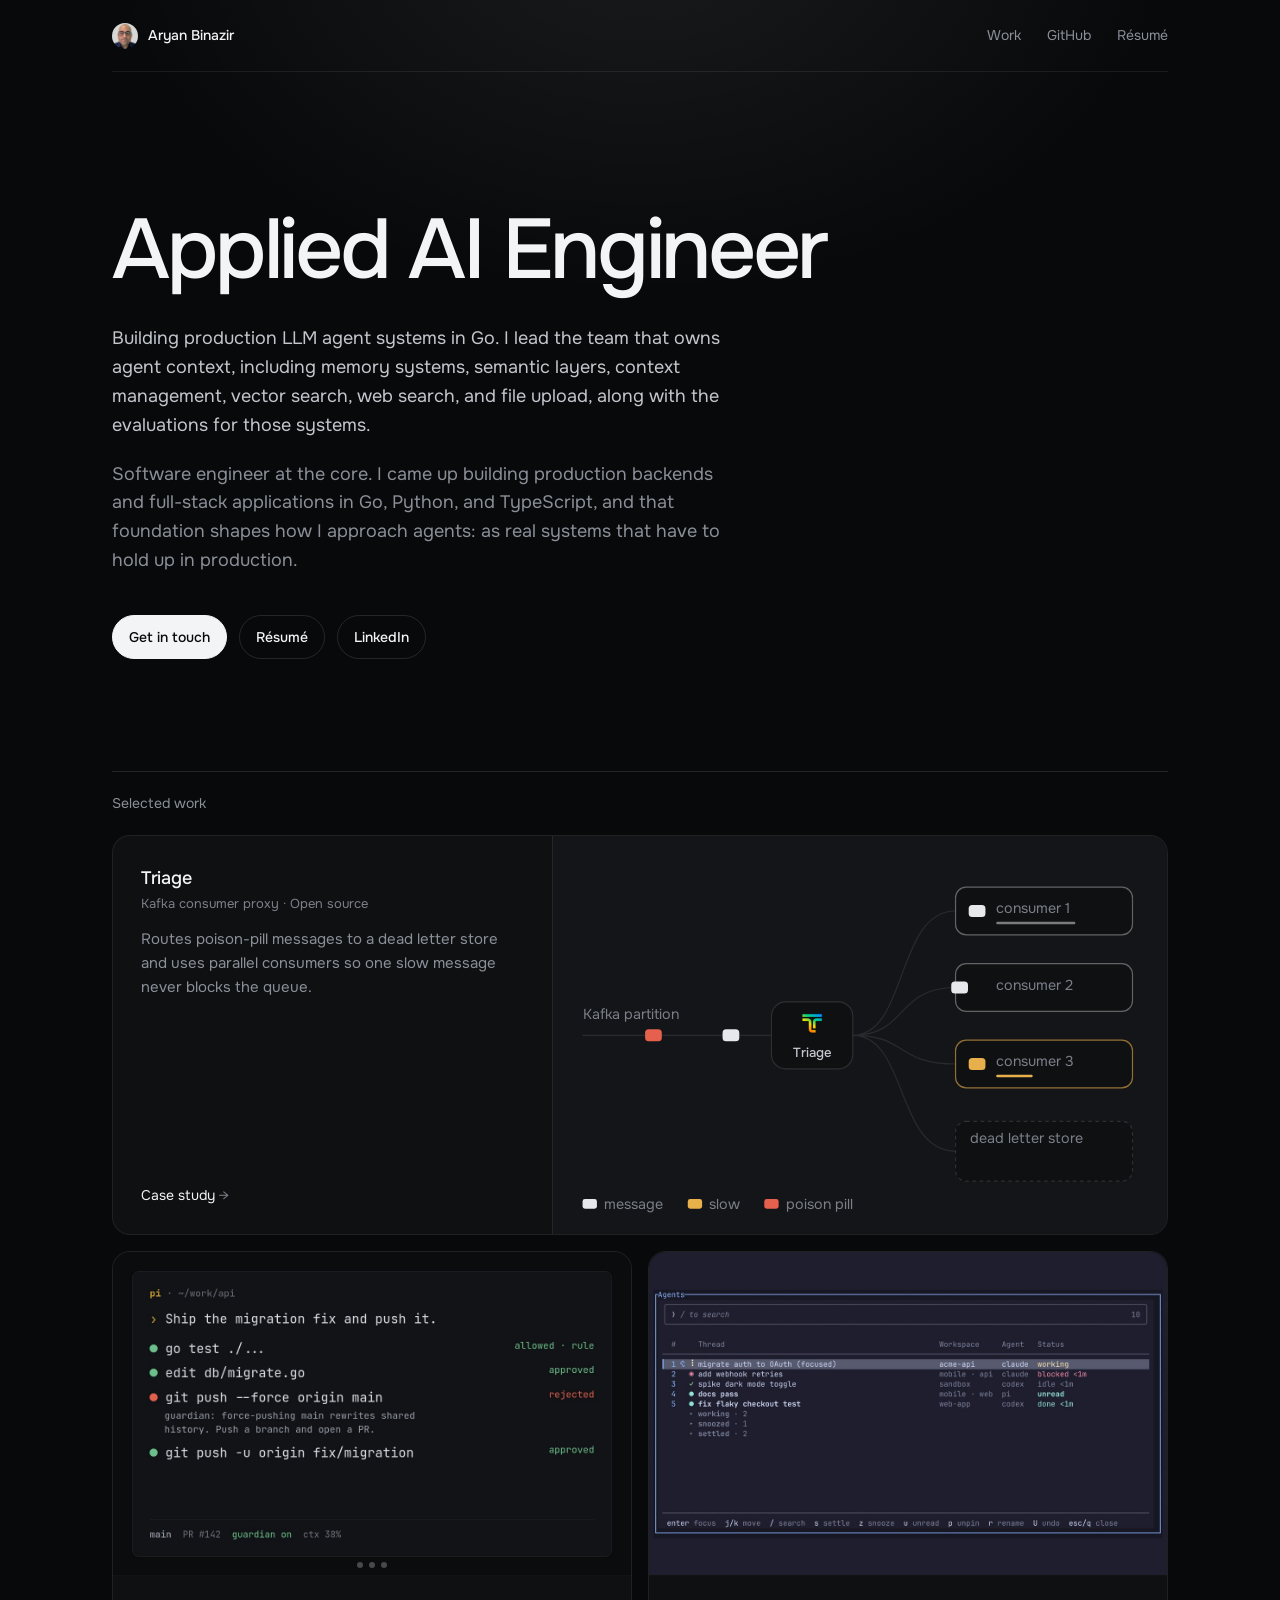
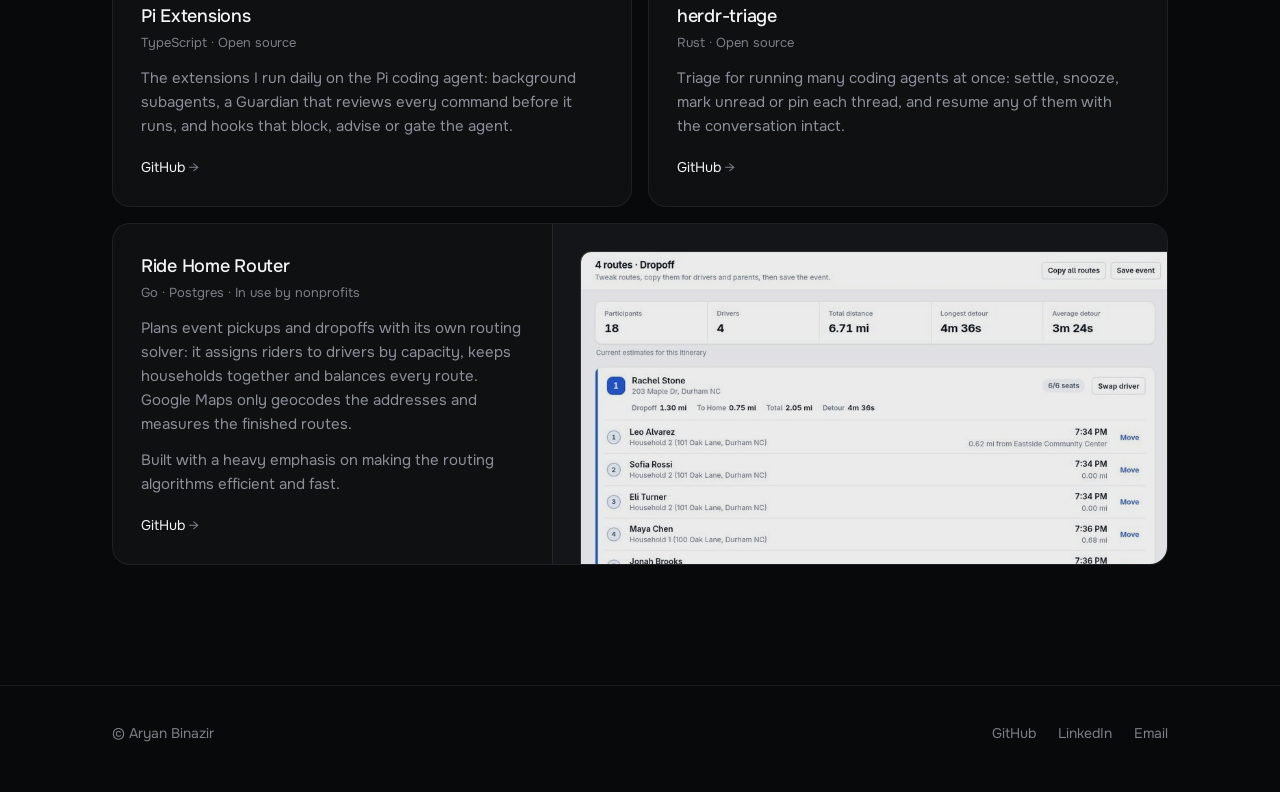
==== commit 541397fb: "feat(no-ticket): Lead with Triage and cycle Pi extension highlights Co-Authored-By: Claude Opus 5.5 " ====
--- a/index.html
+++ b/index.html
@@ -71,6 +71,19 @@
       .card:not(.wide) .txt { flex: 1; display: flex; flex-direction: column; }
       .card:not(.wide) .go { margin-top: auto; padding-top: 18px; }
       .card .go::after { content: " \2192"; color: var(--muted); }
+      .cycle { position: relative; }
+      .cycle img { position: absolute; inset: 0; opacity: 0; animation: cycle 15s infinite; }
+      .cycle img:first-child { position: static; opacity: 1; }
+      .cycle img:nth-child(2) { animation-delay: 5s; }
+      .cycle img:nth-child(3) { animation-delay: 10s; }
+      .cycle img:first-child { animation-name: cycle-first; }
+      .dots { position: absolute; left: 50%; bottom: 7px; translate: -50% 0; display: flex; gap: 6px; }
+      .dots i { width: 6px; height: 6px; border-radius: 50%; background: rgba(255, 255, 255, 0.25); animation: dot 15s infinite; }
+      .dots i:nth-child(2) { animation-delay: 5s; }
+      .dots i:nth-child(3) { animation-delay: 10s; }
+      @keyframes cycle { 0% { opacity: 0; } 4%, 33.3% { opacity: 1; } 37.3%, 100% { opacity: 0; } }
+      @keyframes cycle-first { 0%, 33.3% { opacity: 1; } 37.3%, 96% { opacity: 0; } 100% { opacity: 1; } }
+      @keyframes dot { 0%, 33.3% { background: rgba(255, 255, 255, 0.85); } 37.3%, 100% { background: rgba(255, 255, 255, 0.25); } }
       .ride .media { position: relative; background: #141518; }
       .ride .media img { position: absolute; top: 28px; left: 28px; width: calc(100% - 28px); height: calc(100% - 28px); border-radius: 10px 0 0 0; box-shadow: 0 0 0 1px var(--line-strong); filter: brightness(.92); }
       .triage .media { aspect-ratio: 8 / 5; display: grid; place-items: center; padding: 20px; background: #141518; }
@@ -126,6 +139,8 @@
       @media (prefers-reduced-motion: reduce) {
         html { scroll-behavior: auto; }
         .card, .card:hover { transition: none; transform: none; }
+        .cycle img, .dots i { animation: none; }
+        .dots { display: none; }
       }
     </style>
   </head>
@@ -154,40 +169,10 @@
 
         <h2 class="label" id="work">Selected work</h2>
         <div class="grid">
-          <a class="card" href="https://github.com/aryan-binazir/pi-extensions" target="_blank" rel="noopener noreferrer">
-            <div class="media"><img src="images/pi-extensions.jpg" alt="Pi config with subagents, guardian, hooks and regen enabled" loading="lazy" /></div>
-            <div class="txt">
-              <h3>Pi Extensions</h3>
-              <div class="tech">TypeScript · Open source</div>
-              <p>The extensions I run daily on the Pi coding agent: background subagents, a Guardian that reviews every command before it runs, and hooks that block, advise or gate the agent.</p>
-              <div class="go">GitHub</div>
-            </div>
-          </a>
-          <a class="card" href="https://github.com/aryan-binazir/herdr-triage" target="_blank" rel="noopener noreferrer">
-            <div class="media"><img src="images/herdr-triage.jpg" alt="herdr-triage agent picker listing coding-agent threads by status" loading="lazy" /></div>
-            <div class="txt">
-              <h3>herdr-triage</h3>
-              <div class="tech">Rust · Open source</div>
-              <p>Triage for running many coding agents at once: settle, snooze, mark unread or pin each thread, and resume any of them with the conversation intact.</p>
-              <div class="go">GitHub</div>
-            </div>
-          </a>
-          <a class="card wide ride" href="https://github.com/aryan-binazir/ride-home-router" target="_blank" rel="noopener noreferrer">
-            <div class="media"><img src="images/ride-home-router-routes.jpg" alt="Ride Home Router showing four dropoff routes for 18 riders, with the first driver's six stops" loading="lazy" /></div>
-            <div class="txt">
-              <div>
-                <h3>Ride Home Router</h3>
-                <div class="tech">Go · Postgres · In use by nonprofits</div>
-                <p>Plans event pickups and dropoffs with its own routing solver: it assigns riders to drivers by capacity, keeps households together and balances every route. Google Maps only geocodes the addresses and measures the finished routes.</p>
-                <p>Built with a heavy emphasis on making the routing algorithms efficient and fast.</p>
-              </div>
-              <div class="go">GitHub</div>
-            </div>
-          </a>
           <a class="card wide triage" href="https://team-triage.github.io/case-study" target="_blank" rel="noopener noreferrer">
             <div class="media">
               <svg class="flow" viewBox="0 0 480 300" role="img" aria-label="Triage pulls messages from a Kafka partition and fans them out to three consumers in parallel. A slow message ties up one consumer while the others keep flowing, and a poison pill goes to the dead letter store.">
-                <text x="8" y="136">partition</text>
+                <text x="8" y="136">Kafka partition</text>
                 <path class="wire" d="M8 150H166" />
                 <path class="wire" d="M234 150C280 150 270 46 320 46M234 150C280 150 270 110 320 110M234 150C280 150 270 174 320 174M234 150C280 150 270 247 320 247" />
                 <rect class="box" x="166" y="122" width="68" height="56" rx="12" />
@@ -210,6 +195,41 @@
                 <p>Routes poison-pill messages to a dead letter store and uses parallel consumers so one slow message never blocks the queue.</p>
               </div>
               <div class="go">Case study</div>
+            </div>
+          </a>
+          <a class="card" href="https://github.com/aryan-binazir/pi-extensions" target="_blank" rel="noopener noreferrer">
+            <div class="media cycle">
+              <img src="images/pi-guardian.jpg" alt="Guardian approving tests and an edit, then rejecting a force-push to main" loading="lazy" />
+              <img src="images/pi-subagents.jpg" alt="Subagents panel with three workers running and one queued" loading="lazy" />
+              <img src="images/pi-catalog.jpg" alt="Pi extension catalog: guardian, subagents, hooks, regen, escape continue, footer, vi mode, todo" loading="lazy" />
+              <span class="dots" aria-hidden="true"><i></i><i></i><i></i></span>
+            </div>
+            <div class="txt">
+              <h3>Pi Extensions</h3>
+              <div class="tech">TypeScript · Open source</div>
+              <p>The extensions I run daily on the Pi coding agent: background subagents, a Guardian that reviews every command before it runs, and hooks that block, advise or gate the agent.</p>
+              <div class="go">GitHub</div>
+            </div>
+          </a>
+          <a class="card" href="https://github.com/aryan-binazir/herdr-triage" target="_blank" rel="noopener noreferrer">
+            <div class="media"><img src="images/herdr-triage.jpg" alt="herdr-triage agent picker listing coding-agent threads by status" loading="lazy" /></div>
+            <div class="txt">
+              <h3>herdr-triage</h3>
+              <div class="tech">Rust · Open source</div>
+              <p>Triage for running many coding agents at once: settle, snooze, mark unread or pin each thread, and resume any of them with the conversation intact.</p>
+              <div class="go">GitHub</div>
+            </div>
+          </a>
+          <a class="card wide ride" href="https://github.com/aryan-binazir/ride-home-router" target="_blank" rel="noopener noreferrer">
+            <div class="media"><img src="images/ride-home-router-routes.jpg" alt="Ride Home Router showing four dropoff routes for 18 riders, with the first driver's six stops" loading="lazy" /></div>
+            <div class="txt">
+              <div>
+                <h3>Ride Home Router</h3>
+                <div class="tech">Go · Postgres · In use by nonprofits</div>
+                <p>Plans event pickups and dropoffs with its own routing solver: it assigns riders to drivers by capacity, keeps households together and balances every route. Google Maps only geocodes the addresses and measures the finished routes.</p>
+                <p>Built with a heavy emphasis on making the routing algorithms efficient and fast.</p>
+              </div>
+              <div class="go">GitHub</div>
             </div>
           </a>
         </div>
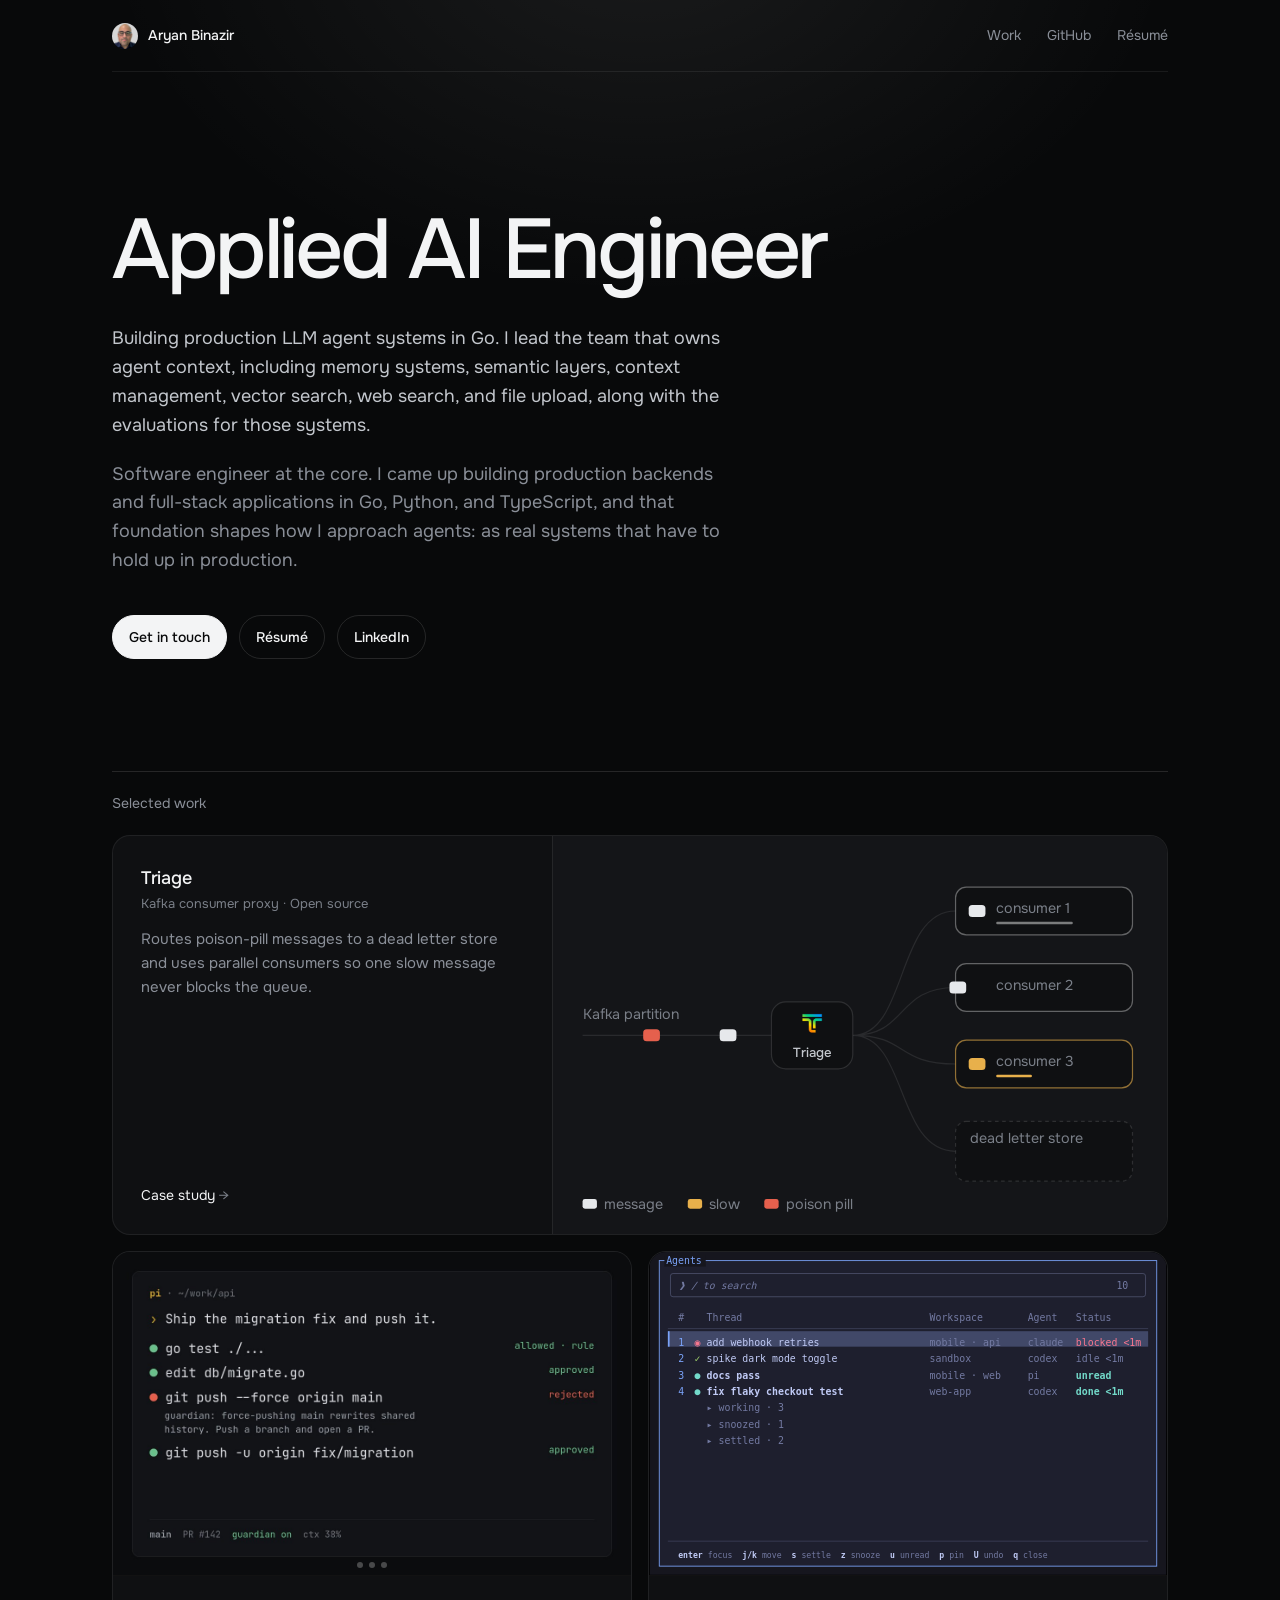
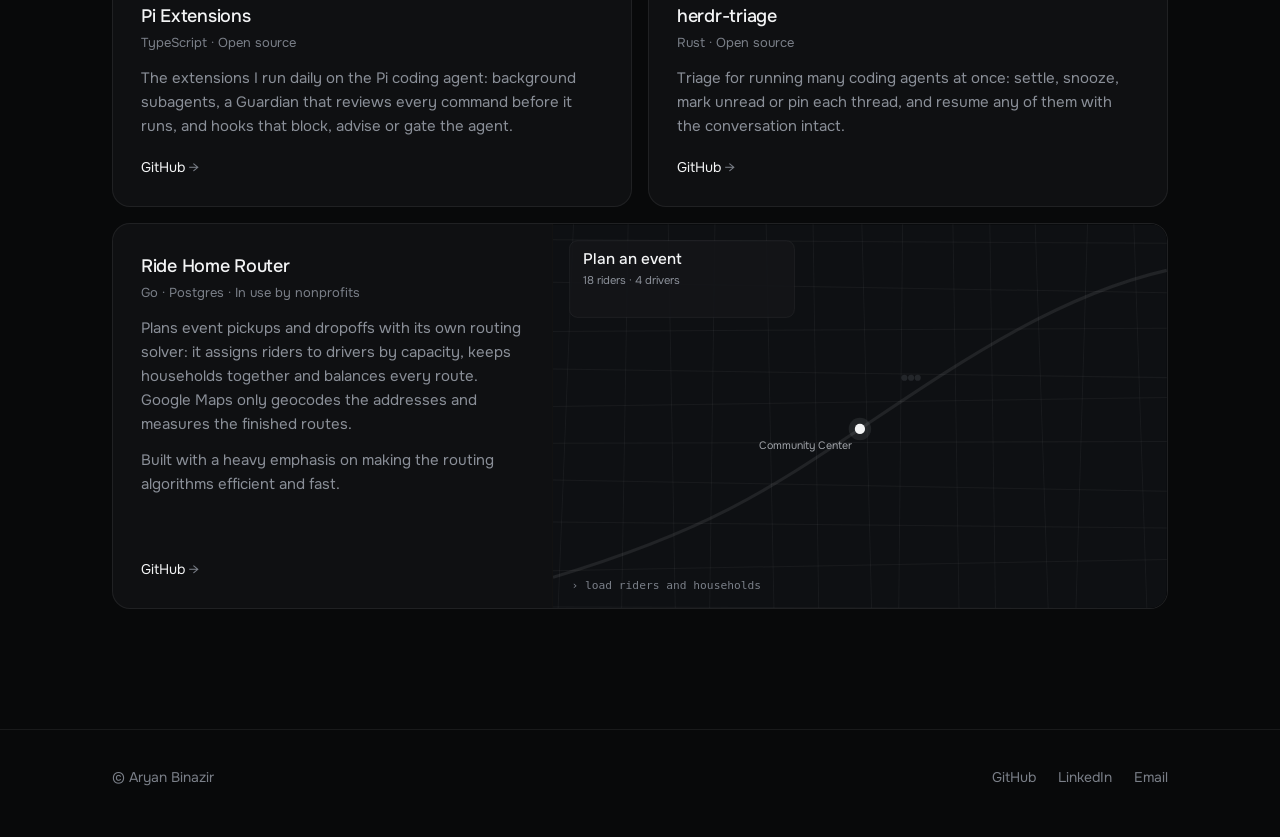
==== commit 153f0b5d: "feat(no-ticket): Animate herdr-triage and Ride Home Router cards Co-Authored-By: Claude Opus 5.5 <no" ====
--- a/index.html
+++ b/index.html
@@ -84,8 +84,13 @@
       @keyframes cycle { 0% { opacity: 0; } 4%, 33.3% { opacity: 1; } 37.3%, 100% { opacity: 0; } }
       @keyframes cycle-first { 0%, 33.3% { opacity: 1; } 37.3%, 96% { opacity: 0; } 100% { opacity: 1; } }
       @keyframes dot { 0%, 33.3% { background: rgba(255, 255, 255, 0.85); } 37.3%, 100% { background: rgba(255, 255, 255, 0.25); } }
-      .ride .media { position: relative; background: #141518; }
-      .ride .media img { position: absolute; top: 28px; left: 28px; width: calc(100% - 28px); height: calc(100% - 28px); border-radius: 10px 0 0 0; box-shadow: 0 0 0 1px var(--line-strong); filter: brightness(.92); }
+      .card .media > svg { display: block; width: 100%; height: 100%; }
+      .card.wide.ride .media { aspect-ratio: 8 / 5; }
+      .herdr text{font-family:ui-monospace,"SF Mono",Menlo,Consolas,"DejaVu Sans Mono",monospace;font-size:23px;fill:#C0CAF5;white-space:pre}
+      .herdr .dim{fill:#737AA2}.herdr .num{fill:#7AA2F7}.herdr .b{font-weight:700}
+      .herdr .hint{font-size:19px}
+      .rhr text{font-family:"Onest",system-ui,sans-serif;fill:#C3C7CD}
+      .rhr .mono{font-family:ui-monospace,"SF Mono",Menlo,Consolas,"DejaVu Sans Mono",monospace}
       .triage .media { aspect-ratio: 8 / 5; display: grid; place-items: center; padding: 20px; background: #141518; }
       .flow { width: 100%; height: 100%; overflow: visible; font-family: inherit; }
       .flow text { fill: var(--muted); font-size: 12px; }
@@ -115,7 +120,6 @@
         .card.wide { display: flex; }
         .card.wide .media { order: 0; border-left: 0; border-bottom: 1px solid var(--line); aspect-ratio: 16 / 10; }
         .card.wide .txt { padding: 26px 28px 28px; }
-        .ride .media img { top: 20px; left: 20px; width: calc(100% - 20px); height: calc(100% - 20px); }
         .triage .media { aspect-ratio: 8 / 5; padding: 8px; }
         .flow text { font-size: 15px; }
         .flow .name { font-size: 13px; }
@@ -212,7 +216,22 @@
             </div>
           </a>
           <a class="card" href="https://github.com/aryan-binazir/herdr-triage" target="_blank" rel="noopener noreferrer">
-            <div class="media"><img src="images/herdr-triage.jpg" alt="herdr-triage agent picker listing coding-agent threads by status" loading="lazy" /></div>
+            <div class="media"><svg class="herdr" viewBox="0 0 1200 750" role="img" aria-label="herdr-triage picker: settling a finished thread, snoozing an idle one for three hours, and marking an unread thread as read.">
+  <rect width="1200" height="750" fill="#16161E"/>
+  <rect x="22" y="20" width="1156" height="710" fill="#1E1F2E" stroke="#7AA2F7" stroke-width="2"/>
+  <rect x="34" y="8" width="96" height="26" fill="#16161E"/><text x="38" y="28" class="num">Agents</text>
+  <rect x="48" y="50" width="1104" height="54" rx="6" fill="none" stroke="#4A4E69" stroke-width="2"/>
+  <text x="68" y="85" class="dim" font-style="italic">❱ / to search</text><text x="1112" y="85" class="dim" text-anchor="end" id="h-count">10</text>
+  <text x="66" y="160" class="dim">#</text><text x="132" y="160" class="dim">Thread</text>
+  <text x="650" y="160" class="dim">Workspace</text><text x="878" y="160" class="dim">Agent</text><text x="990" y="160" class="dim">Status</text>
+  <path d="M42 178H1158" stroke="#3B3E57" stroke-width="2"/>
+  <g id="h-sel"><rect x="42" y="0" width="1116" height="36" fill="#414868"/><rect x="42" y="0" width="4" height="36" fill="#7AA2F7"/></g>
+  <g id="h-rows"></g>
+  <g id="h-sections"></g>
+  <path d="M42 672H1158" stroke="#3B3E57" stroke-width="2"/>
+  <g id="h-foot"></g>
+  <g id="h-key" opacity="0"><rect x="1088" y="596" width="56" height="52" rx="10" fill="#2A2C40" stroke="#7AA2F7" stroke-width="2"/><text id="h-keyt" x="1116" y="631" text-anchor="middle" class="b" style="font-size:24px;fill:#C0CAF5">s</text></g>
+</svg></div>
             <div class="txt">
               <h3>herdr-triage</h3>
               <div class="tech">Rust · Open source</div>
@@ -221,7 +240,22 @@
             </div>
           </a>
           <a class="card wide ride" href="https://github.com/aryan-binazir/ride-home-router" target="_blank" rel="noopener noreferrer">
-            <div class="media"><img src="images/ride-home-router-routes.jpg" alt="Ride Home Router showing four dropoff routes for 18 riders, with the first driver's six stops" loading="lazy" /></div>
+            <div class="media"><svg class="rhr" viewBox="0 0 1200 750" role="img" aria-label="Ride Home Router planning dropoff routes: a bearing sweep groups households by direction, routes are drawn for four drivers, and local search moves one household to shorten the longest detour.">
+  <rect width="1200" height="750" fill="#0E1013"/>
+  <g id="r-grid" stroke="#FFFFFF" stroke-opacity="0.045" stroke-width="2" fill="none"></g>
+  <g id="r-sweep" opacity="0"><path id="r-wedge" fill="#FFFFFF" fill-opacity="0.05"/><line id="r-arm" stroke="#FFFFFF" stroke-opacity="0.35" stroke-width="2"/></g>
+  <g id="r-routes" fill="none" stroke-width="4" stroke-linecap="round" stroke-linejoin="round"></g>
+  <g id="r-nodes"></g>
+  <g id="r-cars"></g>
+  <g id="r-venue"><circle cx="600" cy="400" r="22" fill="#F3F4F5" fill-opacity="0.08"/><circle cx="600" cy="400" r="10" fill="#F3F4F5"/><text x="584" y="440" text-anchor="end" font-size="21" fill-opacity="0.8">Community Center</text></g>
+  <g id="r-panel">
+    <rect x="32" y="32" width="440" height="150" rx="16" fill="#141518" fill-opacity="0.92" stroke="#FFFFFF" stroke-opacity="0.1"/>
+    <text id="r-title" x="58" y="78" font-size="30" font-weight="500" style="fill:#F3F4F5">Plan an event</text>
+    <text id="r-sub" x="58" y="116" font-size="22" style="fill:#8A8F98">18 riders · 4 drivers</text>
+    <text id="r-stat" x="58" y="152" font-size="22" style="fill:#8A8F98"></text>
+  </g>
+  <text id="r-phase" class="mono" x="36" y="712" font-size="22" style="fill:#7A7F88"></text>
+</svg></div>
             <div class="txt">
               <div>
                 <h3>Ride Home Router</h3>
@@ -367,5 +401,237 @@
         }).observe(svg);
       })();
     </script>
+    <script>
+      function play(el, render, still) {
+        if (matchMedia("(prefers-reduced-motion: reduce)").matches) { render(still); return; }
+        let t = 0, last = 0, on = false;
+        const frame = now => {
+          if (!on) return;
+          t += Math.min(0.05, (now - last) / 1000);
+          last = now;
+          render(t);
+          requestAnimationFrame(frame);
+        };
+        render(0);
+        new IntersectionObserver(([entry]) => {
+          const was = on;
+          on = entry.isIntersecting;
+          if (on && !was) { last = performance.now(); requestAnimationFrame(frame); }
+        }).observe(el);
+      }
+      (() => {
+  const NS = "http://www.w3.org/2000/svg";
+  const $ = id => document.getElementById(id);
+  const SPIN = "⠋⠙⠹⠸⠼⠴⠦⠧⠇⠏";
+  const C = { work: "#E0AF68", block: "#F7768E", idle: "#9ECE6A", done: "#73DACA", dim: "#737AA2" };
+  const ROWS = {
+    hook:    { t: "add webhook retries", ws: "mobile · api", ag: "claude", st: "blocked <1m", c: C.block, icon: "◉" },
+    dark:    { t: "spike dark mode toggle", ws: "sandbox", ag: "codex", st: "idle <1m", c: C.dim, icon: "✓", ic: C.idle },
+    docs:    { t: "docs pass", ws: "mobile · web", ag: "pi", st: "unread", c: C.done, icon: "●", bold: true },
+    flaky:   { t: "fix flaky checkout test", ws: "web-app", ag: "codex", st: "done <1m", c: C.done, icon: "●", bold: true },
+  };
+  const docsRead = { ...ROWS.docs, st: "done <1m", bold: false };
+  const FOOT = [["enter", "focus"], ["j/k", "move"], ["s", "settle"], ["z", "snooze"], ["u", "unread"], ["p", "pin"], ["U", "undo"], ["q", "close"]];
+  const SNOOZE = [["1", "1h"], ["2", "3h"], ["3", "today 18:00"], ["4", "tomorrow 09:00"], ["esc", "cancel"]];
+  const ALL = ["hook", "dark", "docs", "flaky"];
+  // state timeline: rows shown, cursor row id, footer mode, counts, key pressed
+  const S = [
+    { t: 0,    rows: ALL, cur: "hook", snz: 1, stl: 2 },
+    { t: 1.4,  rows: ALL, cur: "dark", snz: 1, stl: 2, key: "j" },
+    { t: 2.0,  rows: ALL, cur: "docs", snz: 1, stl: 2, key: "j" },
+    { t: 2.6,  rows: ALL, cur: "flaky", snz: 1, stl: 2, key: "j" },
+    { t: 3.6,  rows: ["hook", "dark", "docs"], cur: "hook", snz: 1, stl: 3, key: "s" },
+    { t: 4.8,  rows: ["hook", "dark", "docs"], cur: "dark", snz: 1, stl: 3, key: "j" },
+    { t: 5.6,  rows: ["hook", "dark", "docs"], cur: "dark", snz: 1, stl: 3, key: "z", prompt: true },
+    { t: 7.0,  rows: ["hook", "docs"], cur: "hook", snz: 2, stl: 3, key: "2", pick: true },
+    { t: 8.2,  rows: ["hook", "docs"], cur: "docs", snz: 2, stl: 3, key: "j" },
+    { t: 9.2,  rows: ["hook", "docs"], cur: "docs", snz: 2, stl: 3, key: "u", read: true },
+  ];
+  const PERIOD = 14, Y0 = 210, DY = 38, EASE = x => 1 - (1 - x) ** 3;
+  const rowsG = $("h-rows"), secG = $("h-sections"), footG = $("h-foot");
+  const els = {};
+  const txt = (parent, x, y, s, cls, fill, anchor) => {
+    const e = document.createElementNS(NS, "text");
+    e.setAttribute("x", x); e.setAttribute("y", y);
+    if (cls) e.setAttribute("class", cls);
+    if (fill) e.style.fill = fill;
+    if (anchor) e.setAttribute("text-anchor", anchor);
+    e.textContent = s; parent.appendChild(e); return e;
+  };
+  for (const id of ALL) {
+    const g = document.createElementNS(NS, "g"); rowsG.appendChild(g);
+    const r = ROWS[id];
+    els[id] = { g, num: txt(g, 66, 0, "", "num"), icon: txt(g, 104, 0, "", null, r.ic || r.c),
+      t: txt(g, 132, 0, r.t), ws: txt(g, 650, 0, r.ws, "dim"), ag: txt(g, 878, 0, r.ag, "dim"), st: txt(g, 990, 0, r.st, null, r.c) };
+  }
+  const secs = [0, 1, 2].map(() => txt(secG, 132, 0, "", "dim"));
+  function footer(items, hl, prefix) {
+    footG.textContent = "";
+    let x = 66;
+    if (prefix) { const e = txt(footG, x, 712, prefix, "hint b", C.work); x += prefix.length * 11.45 + 22; }
+    for (const [k, v] of items) {
+      const ke = txt(footG, x, 712, k, "hint b", k === hl ? C.work : "#C0CAF5"); x += (k.length + 1) * 11.45;
+      const ve = txt(footG, x, 712, v, "hint", k === hl ? C.work : C.dim); x += (v.length + 2) * 11.45;
+    }
+  }
+  const idx = (st, id) => st.rows.indexOf(id);
+  const render = T => {
+    const t = T % PERIOD;
+    let i = 0; while (i + 1 < S.length && S[i + 1].t <= t) i++;
+    const cur = S[i], prev = S[Math.max(0, i - 1)];
+    const p = i === 0 ? 1 : EASE(Math.min(1, (t - cur.t) / 0.35));
+    const fadeAll = t > PERIOD - 1 ? Math.max(0, (PERIOD - t) / 0.6) : t < 0.4 && T >= PERIOD ? t / 0.4 : 1;
+    for (const id of ALL) {
+      const e = els[id], r = id === "docs" && cur.read ? docsRead : ROWS[id];
+      const a = idx(prev, id), b = idx(cur, id);
+      let y, o = 1;
+      if (b >= 0 && a >= 0) y = Y0 + (a + (b - a) * p) * DY;
+      else if (b >= 0) y = Y0 + b * DY;
+      else if (a >= 0) { y = Y0 + a * DY; o = 1 - p; }
+      else { o = 0; y = Y0; }
+      e.g.setAttribute("opacity", o * fadeAll);
+      for (const k of ["num", "icon", "t", "ws", "ag", "st"]) e[k].setAttribute("y", y + 8);
+      const n = b >= 0 ? b + 1 : a + 1;
+      e.num.textContent = String(n);
+      e.icon.textContent = r.icon === "spin" ? SPIN[Math.floor(t * 10) % 10] : r.icon;
+      e.st.textContent = r.st; e.st.style.fill = r.c;
+      const bold = r.bold ? "b" : "";
+      e.t.setAttribute("class", bold); e.st.setAttribute("class", bold);
+    }
+    const ca = idx(prev, prev.cur), cb = idx(cur, cur.cur);
+    const cy = Y0 + (ca + (cb - ca) * p) * DY - 26;
+    $("h-sel").setAttribute("transform", `translate(0 ${cy.toFixed(1)})`);
+    $("h-sel").setAttribute("opacity", fadeAll);
+    const rowsEnd = Y0 + (prev.rows.length + (cur.rows.length - prev.rows.length) * p) * DY;
+    const labels = ["▸ working · 3", `▸ snoozed · ${cur.snz}`, `▸ settled · ${cur.stl}`];
+    secs.forEach((e, k) => { e.setAttribute("y", rowsEnd + k * DY + 8); e.textContent = labels[k]; e.setAttribute("opacity", fadeAll); });
+    const keyAge = t - cur.t, showKey = cur.key && keyAge < 0.7 && i > 0;
+    $("h-key").setAttribute("opacity", showKey ? Math.min(1, (0.7 - keyAge) / 0.25) : 0);
+    $("h-keyt").textContent = cur.key || "";
+    const hl = showKey ? { s: "s", u: "u", j: "j/k", z: "z" }[cur.key] : null;
+    if (cur.prompt) footer(SNOOZE, null, `snooze "${ROWS.dark.t}"`);
+    else if (cur.pick && keyAge < 0.5) footer(SNOOZE, "2", `snooze "${ROWS.dark.t}"`);
+    else footer(FOOT, hl);
+    footG.setAttribute("opacity", fadeAll);
+  };
+  play(document.querySelector(".herdr"), render, 6);
+})();
+      (() => {
+  const NS = "http://www.w3.org/2000/svg";
+  const $ = id => document.getElementById(id);
+  const mk = (tag, attrs, parent) => { const e = document.createElementNS(NS, tag); for (const k in attrs) e.setAttribute(k, attrs[k]); parent.appendChild(e); return e; };
+  const V = [600, 400];
+  const COL = ["#4C7DFF", "#34B37E", "#E5A93C", "#A884F0"];
+  // households: position, riders, driver before, driver after local search
+  const H = [
+    { p: [700, 300], n: 3, d: 0 }, { p: [800, 215], n: 3, d: 0 },
+    { p: [740, 470], n: 2, d: 1 }, { p: [790, 640], n: 1, d: 1, after: 2 }, { p: [895, 470], n: 2, d: 1 },
+    { p: [610, 585], n: 2, d: 2 }, { p: [690, 655], n: 2, d: 2 },
+    { p: [445, 355], n: 2, d: 3 }, { p: [335, 290], n: 1, d: 3 },
+  ];
+  const HOME = [[905, 160], [1010, 520], [905, 700], [235, 235]];
+  const BEFORE = [[0, 1], [2, 3, 4], [5, 6], [7, 8]];
+  const AFTER = [[0, 1], [2, 4], [5, 6, 3], [7, 8]];
+  const PERIOD = 15;
+  const ease = x => (x <= 0 ? 0 : x >= 1 ? 1 : 1 - (1 - x) ** 3);
+  const clamp = x => Math.max(0, Math.min(1, x));
+  const ang = p => Math.atan2(p[1] - V[1], p[0] - V[0]);
+
+  // deterministic street grid
+  let seed = 7; const rnd = () => ((seed = (seed * 16807) % 2147483647) / 2147483647);
+  const grid = $("r-grid");
+  for (let x = 40; x < 1200; x += 70 + rnd() * 40) mk("path", { d: `M${x} 0L${x + (rnd() - 0.5) * 60} 750` }, grid);
+  for (let y = 30; y < 750; y += 60 + rnd() * 40) mk("path", { d: `M0 ${y}L1200 ${y + (rnd() - 0.5) * 50}` }, grid);
+  mk("path", { d: "M0 690C300 600 420 520 600 400S980 140 1200 90", "stroke-opacity": "0.08", "stroke-width": "6" }, grid);
+
+  const pts = route => route.map(i => H[i].p);
+  const pathD = (stops, home) => "M" + [V, ...stops, home].map(p => p.join(" ")).join("L");
+  const routesG = $("r-routes");
+  const mkRoute = (d, c) => mk("path", { d, stroke: c, pathLength: 1, "stroke-dasharray": "1 1", "stroke-dashoffset": 1 }, routesG);
+  const before = BEFORE.map((r, d) => mkRoute(pathD(pts(r), HOME[d]), COL[d]));
+  const after = AFTER.map((r, d) => (JSON.stringify(r) === JSON.stringify(BEFORE[d]) ? null : mkRoute(pathD(pts(r), HOME[d]), COL[d])));
+
+  const nodesG = $("r-nodes");
+  const homes = HOME.map(p => mk("rect", { x: p[0] - 9, y: p[1] - 9, width: 18, height: 18, rx: 4, fill: "#3A3D44" }, nodesG));
+  const hh = H.map(h => {
+    const g = mk("g", {}, nodesG);
+    const dots = Array.from({ length: h.n }, (_, k) => mk("circle", { cx: h.p[0] + (k - (h.n - 1) / 2) * 13, cy: h.p[1], r: 6, fill: "#6E737C" }, g));
+    const ring = mk("circle", { cx: h.p[0], cy: h.p[1], r: 10 + h.n * 6, fill: "none", stroke: "#fff", "stroke-opacity": 0, "stroke-width": 2 }, g);
+    return { g, dots, ring };
+  });
+  const carsG = $("r-cars");
+  const cars = HOME.map((_, d) => mk("circle", { r: 7, fill: COL[d], stroke: "#0E1013", "stroke-width": 3, opacity: 0 }, carsG));
+
+  const mix = (a, b, p) => {
+    const pa = a.match(/\w\w/g).map(h => parseInt(h, 16)), pb = b.match(/\w\w/g).map(h => parseInt(h, 16));
+    return "#" + pa.map((v, i) => Math.round(v + (pb[i] - v) * p).toString(16).padStart(2, "0")).join("");
+  };
+  // sweep start bearing (pointing west-ish) and order of capture
+  const START = Math.PI * 0.95;
+  const swept = (a, s) => { let r = a - START; while (r < 0) r += Math.PI * 2; return r <= s; };
+
+  const render = T => {
+    const t = T % PERIOD;
+    const fade = t > PERIOD - 0.8 ? (PERIOD - t) / 0.8 : 1;
+    // 0–1.2 nodes appear
+    hh.forEach((h, i) => h.g.setAttribute("opacity", ease(clamp((t - 0.1 - i * 0.08) / 0.4)) * fade));
+    homes.forEach((h, i) => h.setAttribute("opacity", ease(clamp((t - 0.6 - i * 0.08) / 0.4)) * fade));
+    // 1.4–3.4 bearing sweep
+    const s = clamp((t - 1.4) / 2) * Math.PI * 2;
+    const sweepOn = t > 1.3 && t < 3.6;
+    $("r-sweep").setAttribute("opacity", sweepOn ? Math.min(1, (t - 1.3) / 0.2, (3.6 - t) / 0.2) : 0);
+    const R = 700, a0 = START, a1 = START + s;
+    $("r-arm").setAttribute("x1", V[0]); $("r-arm").setAttribute("y1", V[1]);
+    $("r-arm").setAttribute("x2", V[0] + R * Math.cos(a1)); $("r-arm").setAttribute("y2", V[1] + R * Math.sin(a1));
+    const w0 = Math.max(a0, a1 - 0.6);
+    $("r-wedge").setAttribute("d", `M${V[0]} ${V[1]}L${V[0] + R * Math.cos(w0)} ${V[1] + R * Math.sin(w0)}A${R} ${R} 0 0 1 ${V[0] + R * Math.cos(a1)} ${V[1] + R * Math.sin(a1)}Z`);
+    // household colors: assigned when swept; local search recolors household 3 at 7.0–7.6
+    const moveP = ease(clamp((t - 7.0) / 0.6));
+    H.forEach((h, i) => {
+      const on = t > 3.6 || (t > 1.4 && swept(ang(h.p), s));
+      let c = on ? COL[h.d] : "#6E737C";
+      if (h.after !== undefined && t > 7.0) c = mix(COL[h.d], COL[h.after], moveP);
+      hh[i].dots.forEach(dt => dt.setAttribute("fill", c));
+      const pulse = h.after !== undefined ? clamp(1 - Math.abs(t - 7.3) / 0.8) : 0;
+      hh[i].ring.setAttribute("stroke-opacity", pulse * 0.6);
+      hh[i].ring.setAttribute("r", 16 + h.n * 6 + (1 - pulse) * 10);
+    });
+    homes.forEach((h, d) => h.setAttribute("fill", t > 3.6 ? COL[d] : "#3A3D44"));
+    // 3.8–5.8 routes draw; 7.0 replaced routes swap
+    before.forEach((r, d) => {
+      const p = ease(clamp((t - 3.8 - d * 0.3) / 1.4));
+      r.setAttribute("stroke-dashoffset", 1 - p);
+      const replaced = after[d] !== null;
+      r.setAttribute("opacity", (replaced ? 1 - ease(clamp((t - 7.0) / 0.5)) : 1) * fade * 0.9);
+    });
+    after.forEach((r, d) => {
+      if (!r) return;
+      const p = ease(clamp((t - 7.2) / 0.8));
+      r.setAttribute("stroke-dashoffset", 1 - p);
+      r.setAttribute("opacity", fade * 0.9);
+    });
+    // 8.4–14 cars drive their routes home
+    cars.forEach((c, d) => {
+      const route = after[d] || before[d];
+      const p = clamp((t - 8.4 - d * 0.25) / 4.6);
+      if (p <= 0 || p >= 1) { c.setAttribute("opacity", 0); return; }
+      const L = route.getTotalLength(), pt = route.getPointAtLength(ease(p) * L);
+      c.setAttribute("cx", pt.x); c.setAttribute("cy", pt.y);
+      c.setAttribute("opacity", Math.min(1, p * 8, (1 - p) * 8) * fade);
+    });
+    // panel + phase captions
+    const phase = t < 1.4 ? "load riders and households" : t < 3.6 ? "seed: bearing sweep from the venue" : t < 6.6 ? "route: order stops, respect seats" : t < 8.2 ? "local search: move household to cut detour" : "4 routes ready";
+    $("r-phase").textContent = "› " + phase;
+    $("r-phase").setAttribute("opacity", fade);
+    const done = t > 3.8;
+    $("r-title").textContent = done ? "4 routes · Dropoff" : t > 1.4 ? "Calculating routes…" : "Plan an event";
+    $("r-stat").textContent = t > 7.2 ? "longest detour  4m 36s" : t > 5.2 ? "longest detour  7m 12s" : "";
+    $("r-stat").style.fill = t > 7.2 && t < 9 ? "#34B37E" : "#8A8F98";
+    $("r-panel").setAttribute("opacity", fade);
+    $("r-venue").setAttribute("opacity", fade);
+  };
+  play(document.querySelector(".rhr"), render, 11);
+})();
+    </script>
   </body>
 </html>
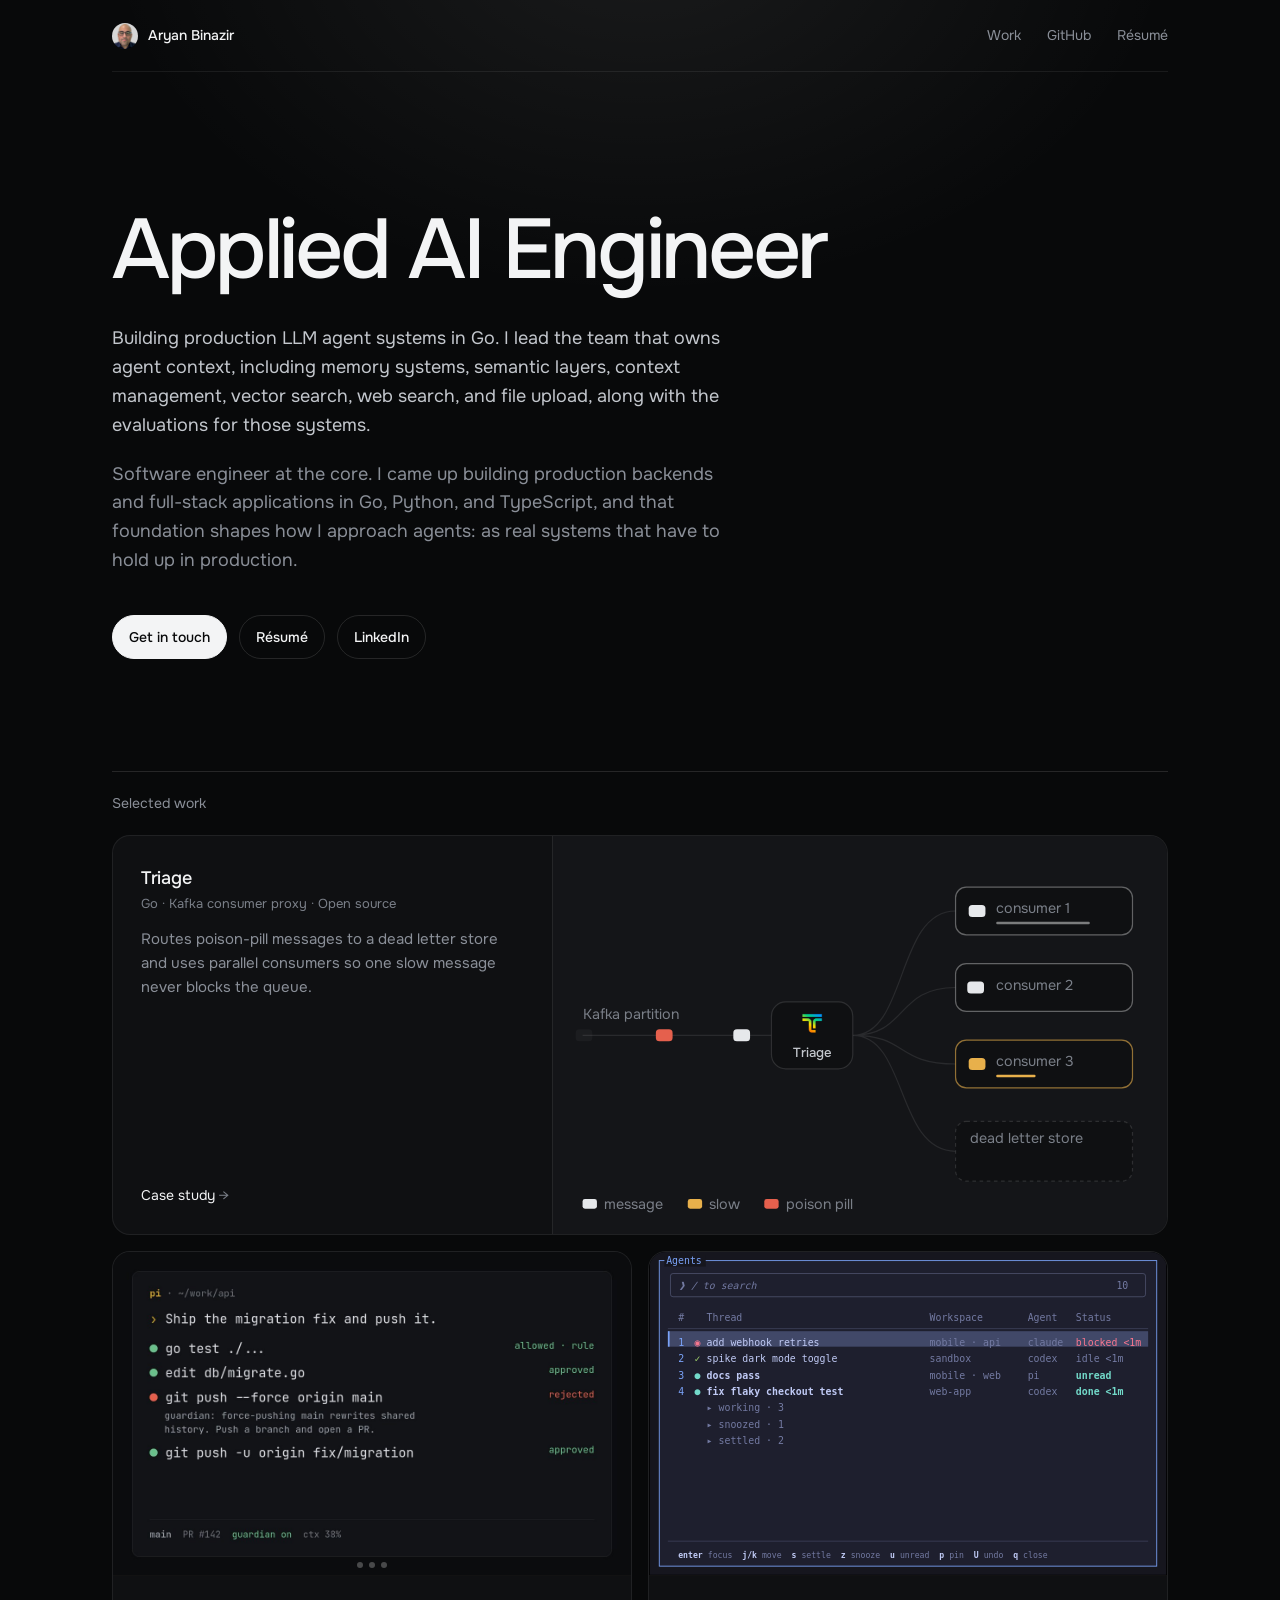
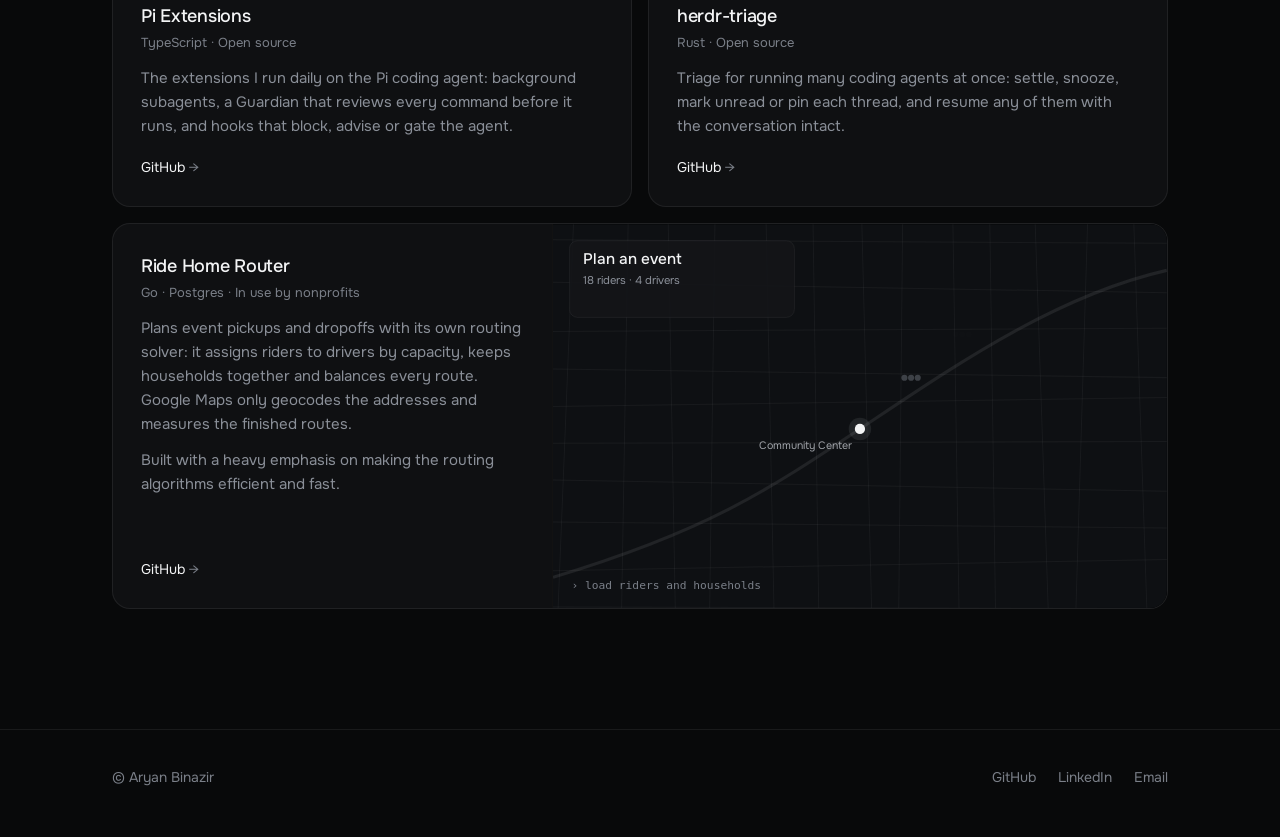
==== commit 434fae6f: "fix(no-ticket): Mention Go on the Triage card Co-Authored-By: Claude Opus 5.5 <noreply@anthropic.com" ====
--- a/index.html
+++ b/index.html
@@ -195,7 +195,7 @@
             <div class="txt">
               <div>
                 <h3>Triage</h3>
-                <div class="tech">Kafka consumer proxy · Open source</div>
+                <div class="tech">Go · Kafka consumer proxy · Open source</div>
                 <p>Routes poison-pill messages to a dead letter store and uses parallel consumers so one slow message never blocks the queue.</p>
               </div>
               <div class="go">Case study</div>
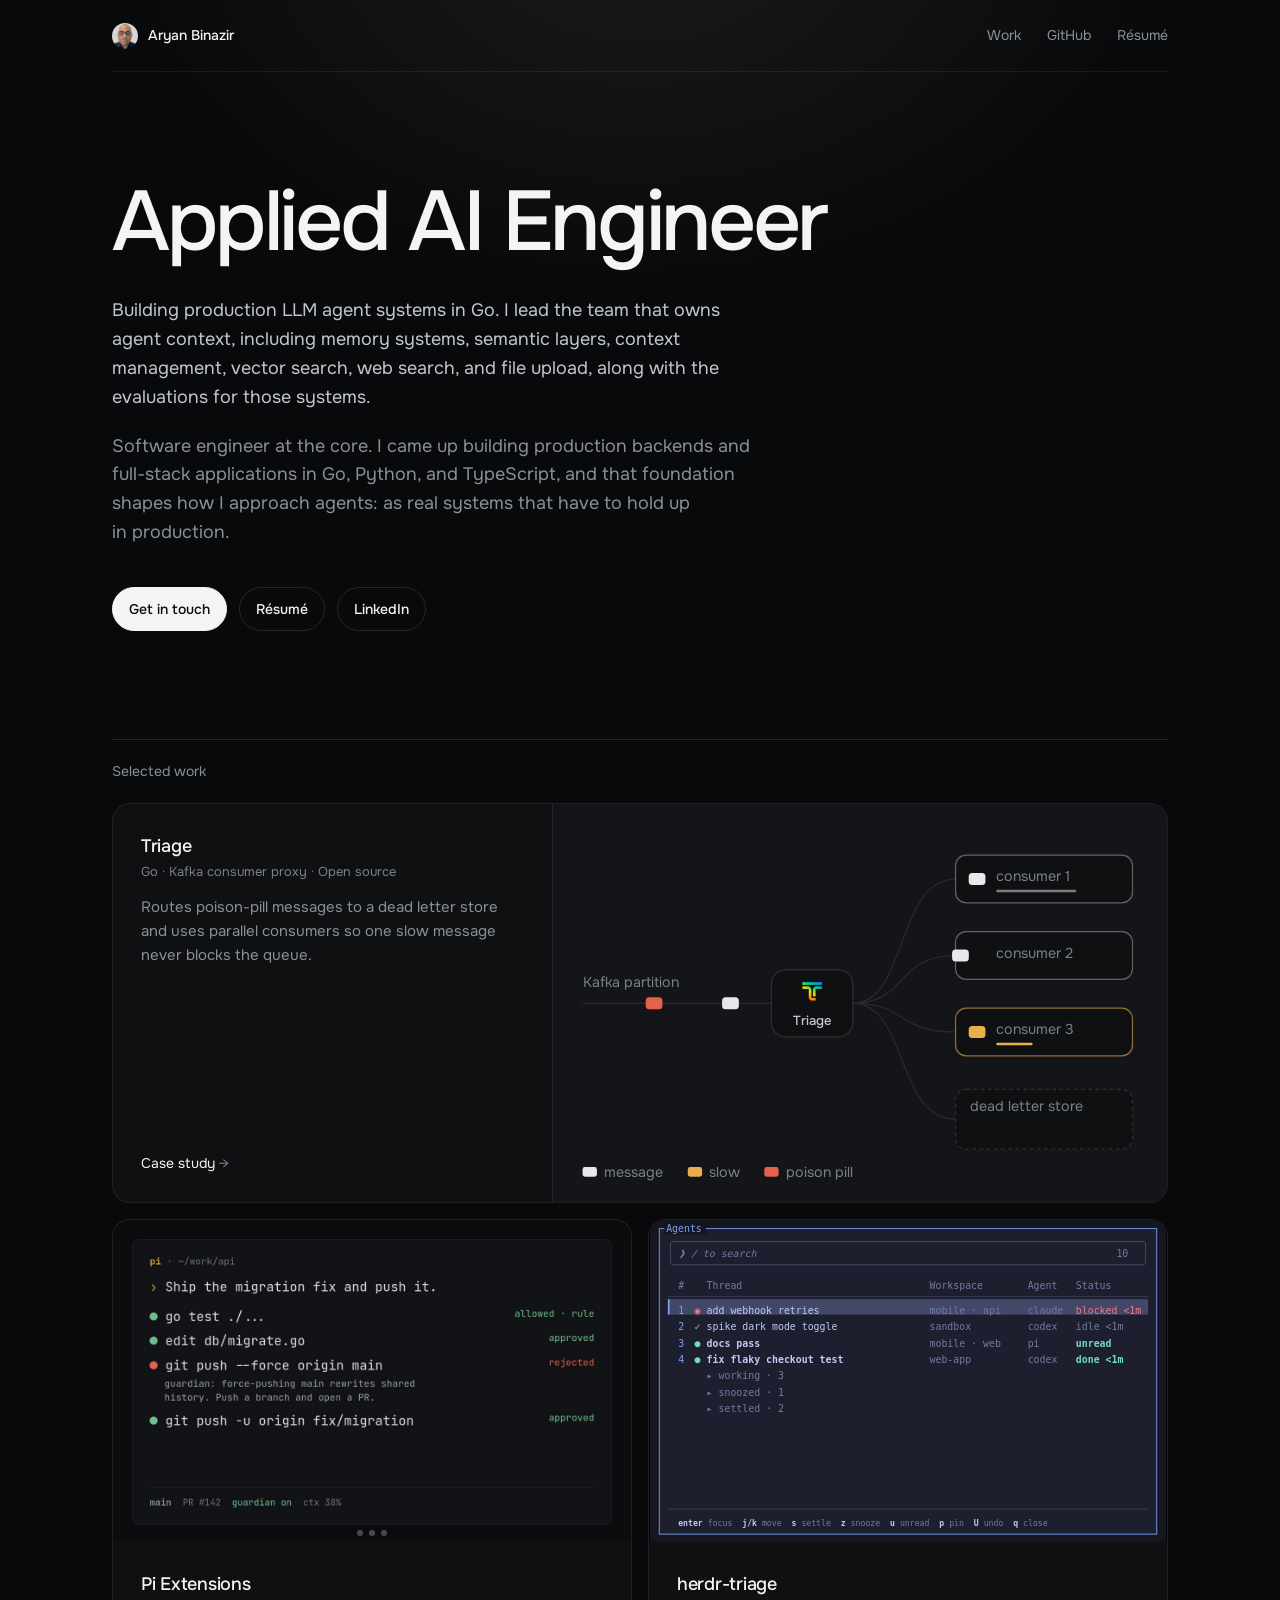
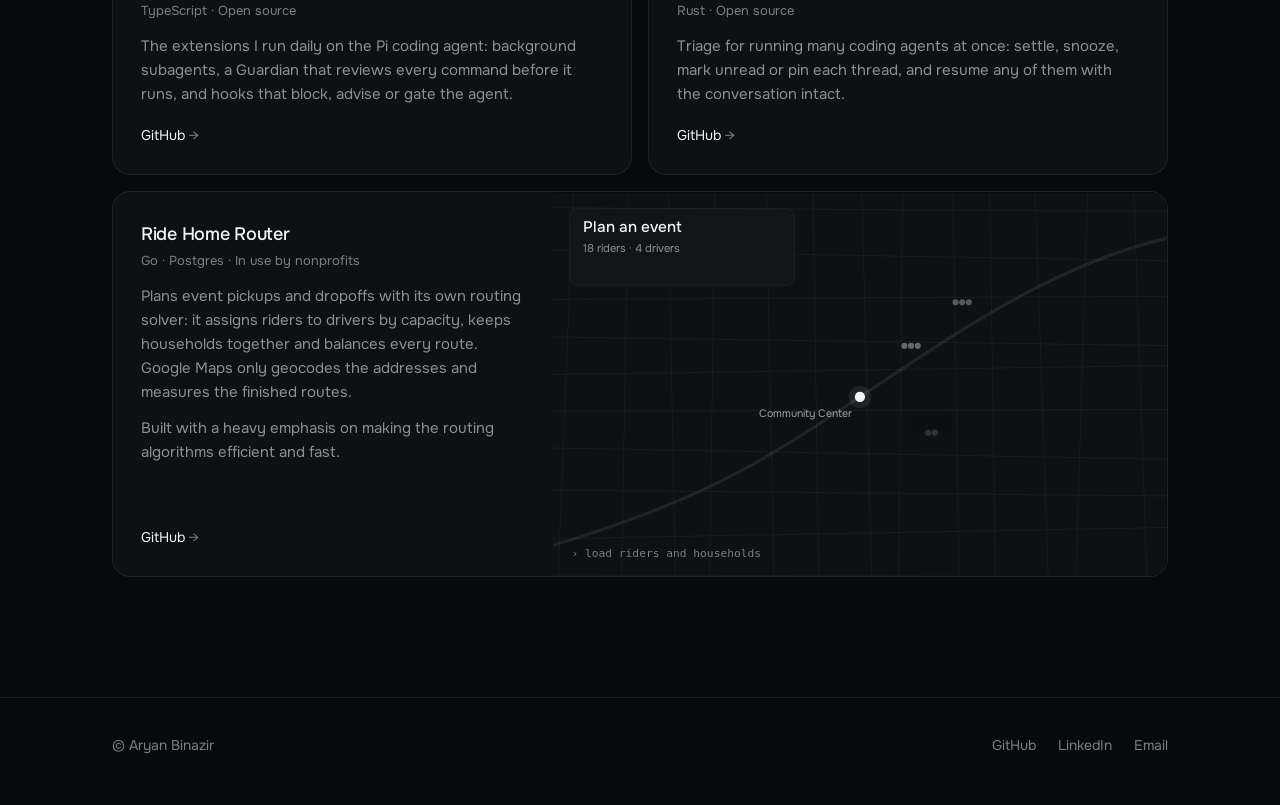
==== commit 2eb92639: "fix(no-ticket): Keep hero CTAs on screen and tune layout across sizes Co-Authored-By: Claude Opus 5." ====
--- a/index.html
+++ b/index.html
@@ -44,9 +44,9 @@
       .top nav a { padding: 8px 0; transition: color .15s; }
       .top nav a:hover { color: var(--ink); }
 
-      .hero { padding: 136px 0 112px; max-width: 860px; }
+      .hero { padding: clamp(48px, 12vh, 136px) 0 clamp(56px, 12vh, 112px); max-width: 860px; }
       .hero h1 { font-size: clamp(44px, 6.6vw, 88px); line-height: 1; letter-spacing: -0.04em; font-weight: 500; }
-      .hero p { margin-top: 20px; max-width: 620px; font-size: 18px; color: var(--gray); }
+      .hero p { margin-top: 20px; max-width: 660px; font-size: 18px; color: var(--gray); text-wrap: pretty; }
       .hero h1 + p { margin-top: 32px; color: #C3C7CD; }
       .cta { display: flex; flex-wrap: wrap; gap: 12px; margin-top: 40px; font-size: 14px; font-weight: 500; }
       .cta a { padding: 10px 16px; border-radius: 999px; border: 1px solid var(--line-strong); transition: background .15s, border-color .15s; }
@@ -109,21 +109,34 @@
       footer a { padding: 8px 0; transition: color .15s; }
       footer a:hover { color: var(--ink); }
 
+      @media (min-width: 761px) and (max-height: 760px) {
+        .hero { padding: 40px 0 64px; }
+        .hero h1 + p { margin-top: 24px; }
+        .hero p { margin-top: 14px; }
+        .cta { margin-top: 28px; }
+      }
+      @media (max-width: 900px) {
+        .card.wide { display: flex; }
+        .card.wide .media { order: 0; border-left: 0; border-bottom: 1px solid var(--line); aspect-ratio: 16 / 10; }
+        .card.wide .txt { padding: 26px 28px 28px; }
+      }
       @media (max-width: 760px) {
         .wrap { padding: 0 20px; }
         .top nav { gap: 20px; }
         .top nav a[href$="Resume.pdf"] { display: none; }
-        .hero { padding: 72px 0 64px; }
+        .hero { padding: 48px 0 56px; }
         .hero h1 { font-size: clamp(40px, 12vw, 56px); }
         .hero p { font-size: 17px; }
         .grid { grid-template-columns: 1fr; padding-bottom: 80px; }
-        .card.wide { display: flex; }
-        .card.wide .media { order: 0; border-left: 0; border-bottom: 1px solid var(--line); aspect-ratio: 16 / 10; }
-        .card.wide .txt { padding: 26px 28px 28px; }
         .triage .media { aspect-ratio: 8 / 5; padding: 8px; }
         .flow text { font-size: 15px; }
         .flow .name { font-size: 13px; }
         footer .wrap { flex-direction: column; gap: 12px; }
+      }
+      @media (max-width: 380px) {
+        .hero p { font-size: 16px; }
+        .cta { gap: 8px; font-size: 13px; }
+        .cta a { padding: 9px 12px; }
       }
       @media (prefers-reduced-motion: no-preference) {
         @keyframes rise { from { opacity: 0; translate: 0 18px; } to { opacity: 1; translate: none; } }
